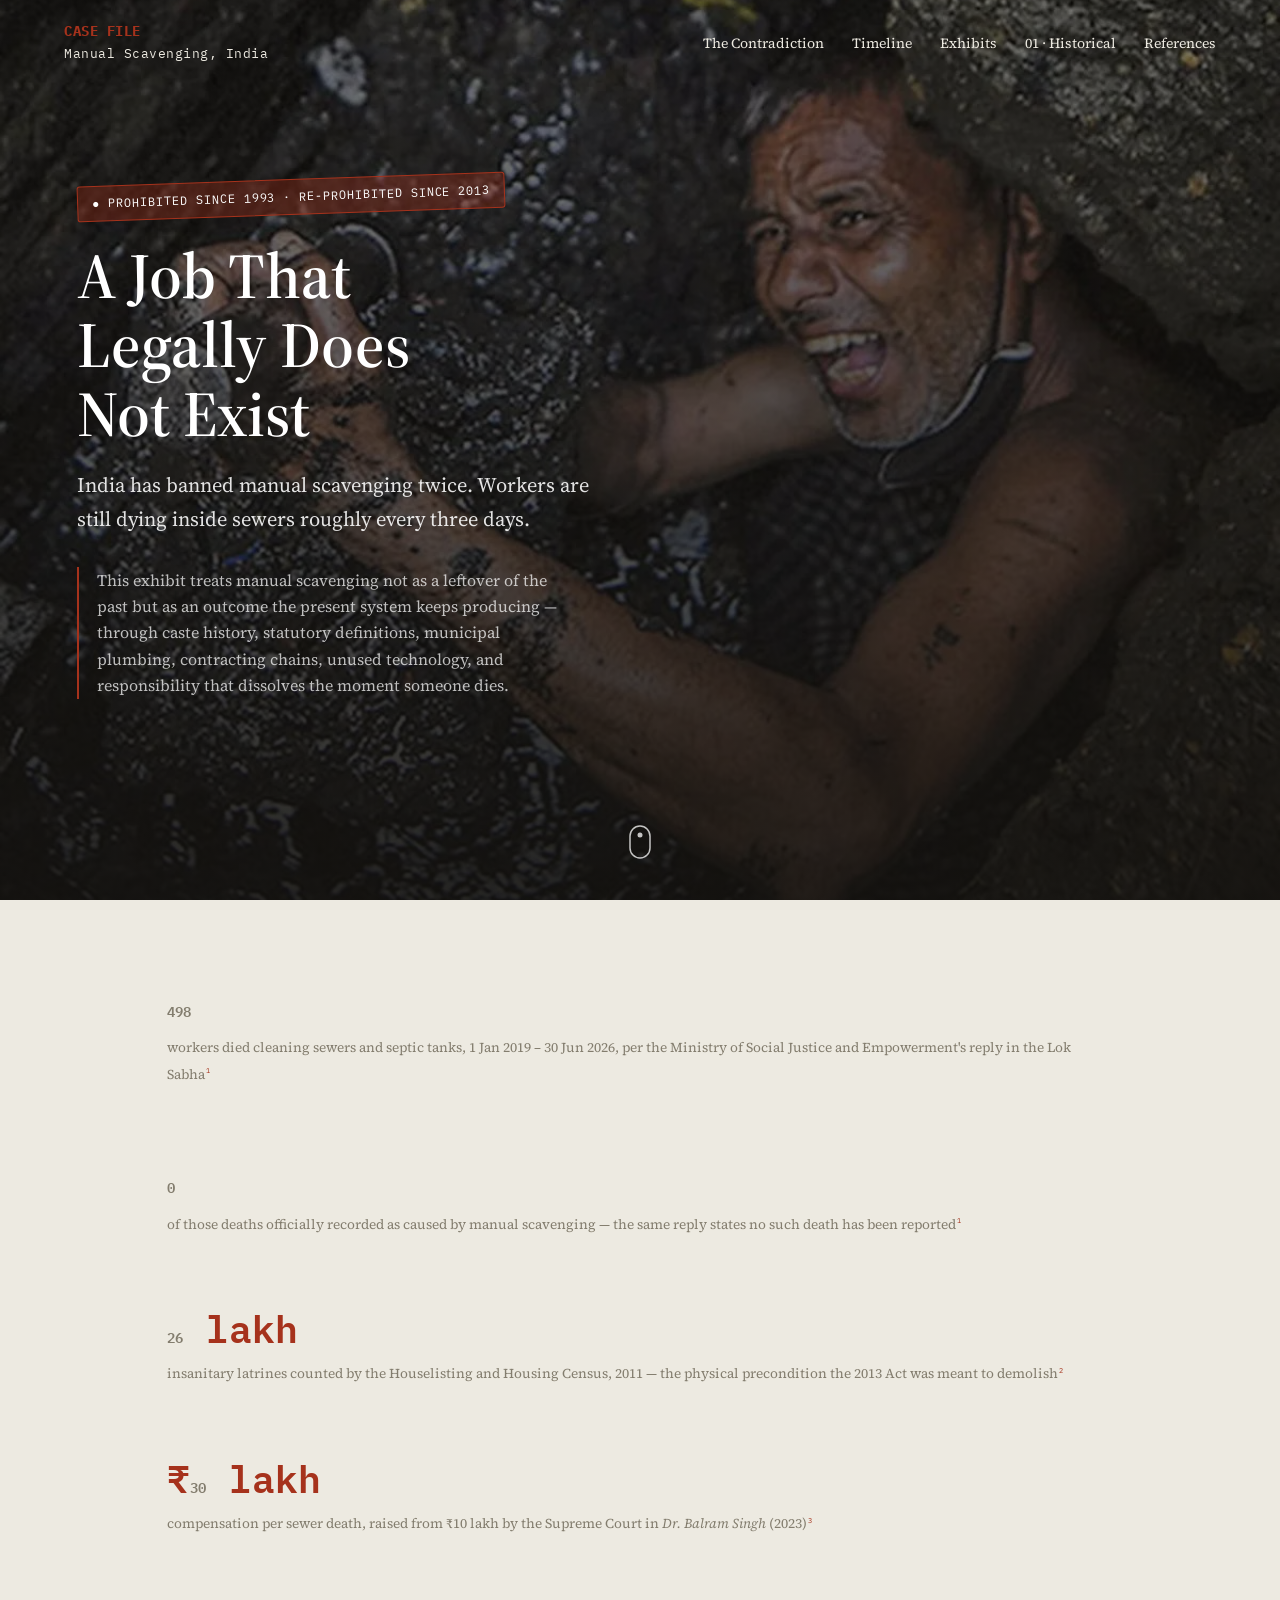
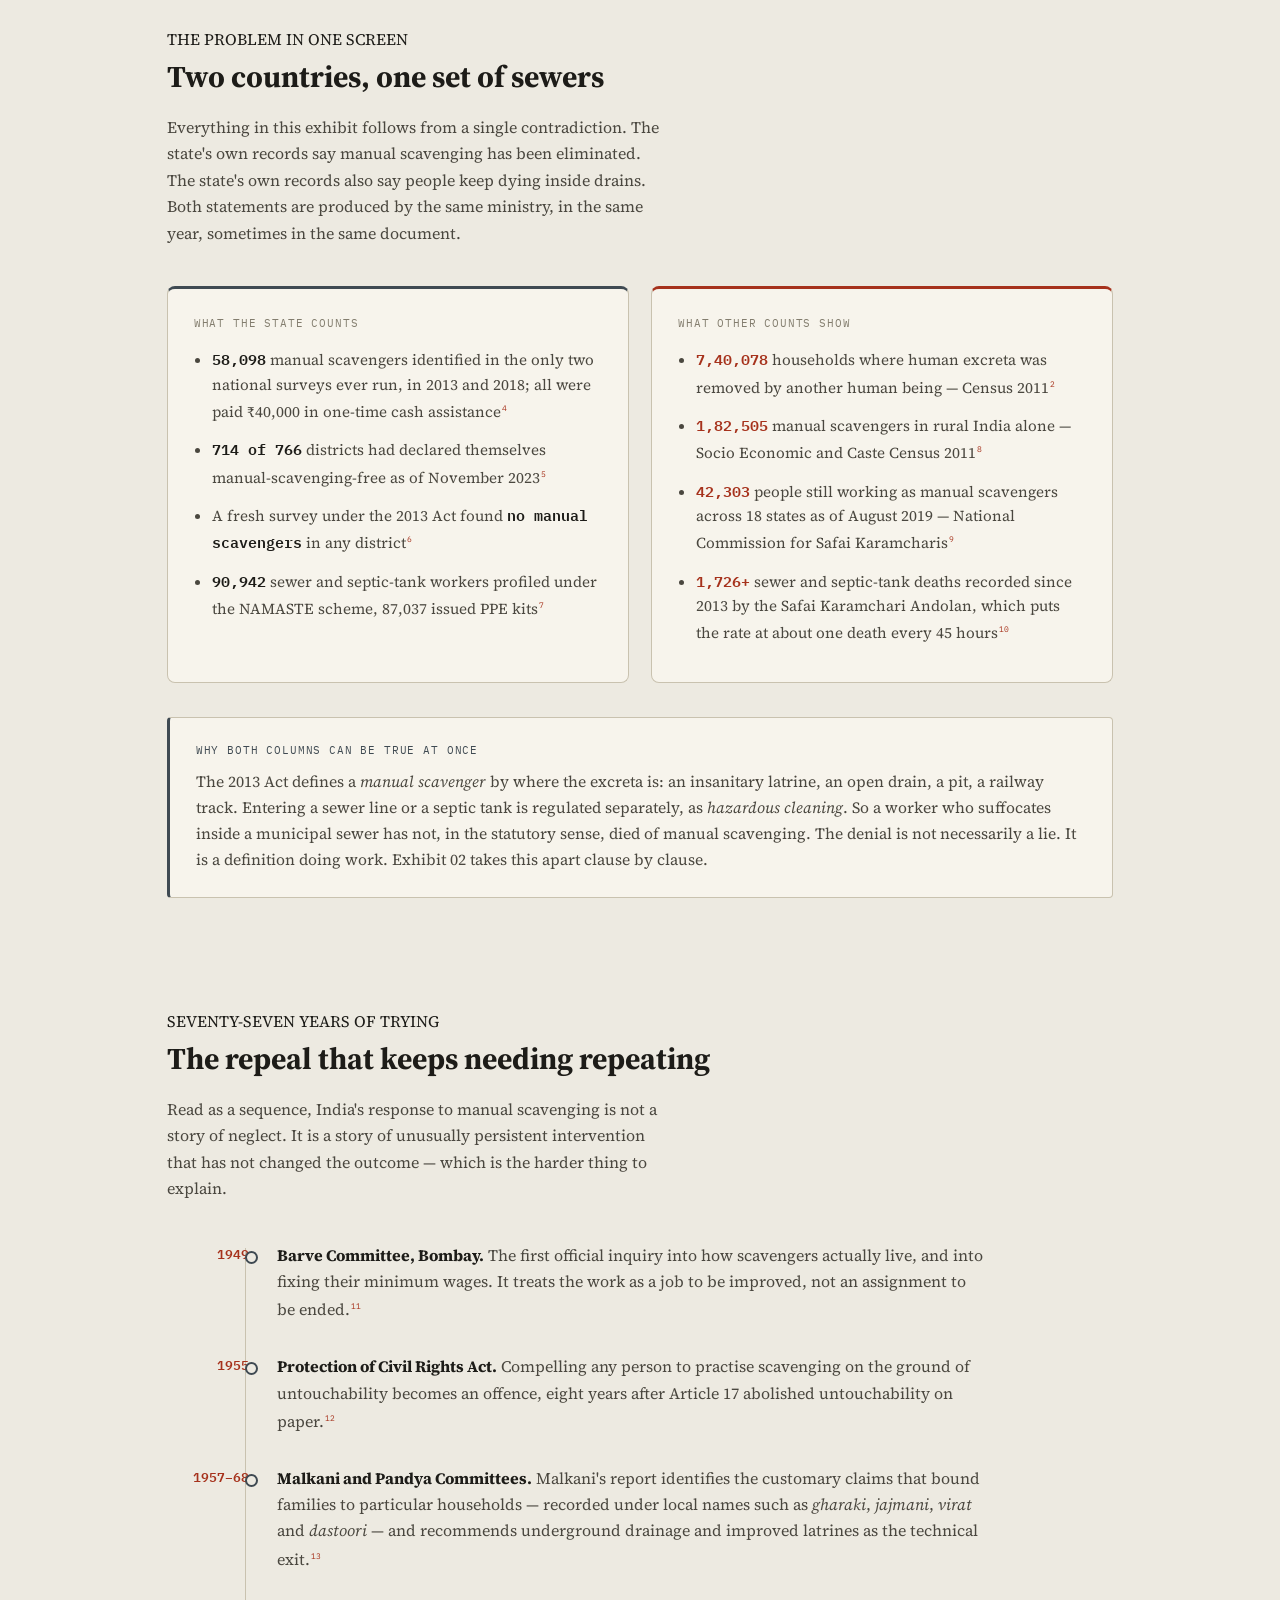
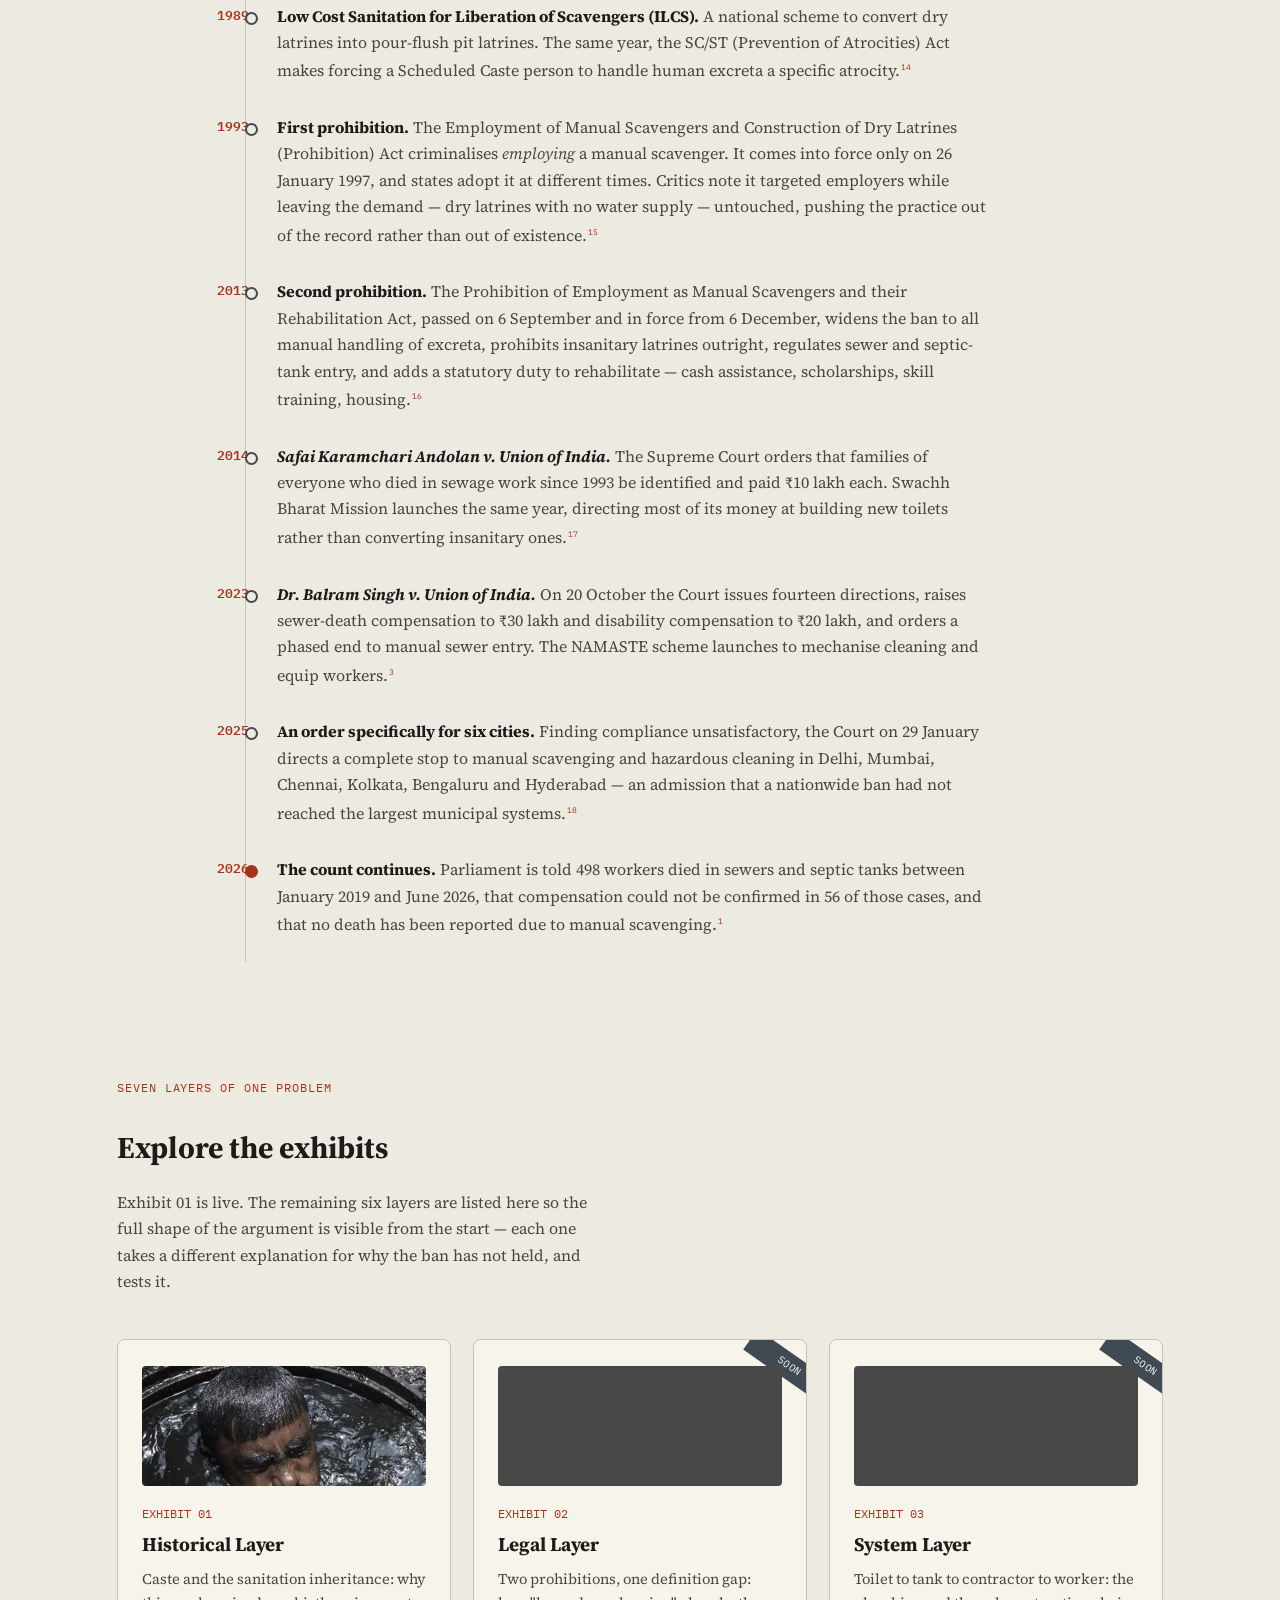
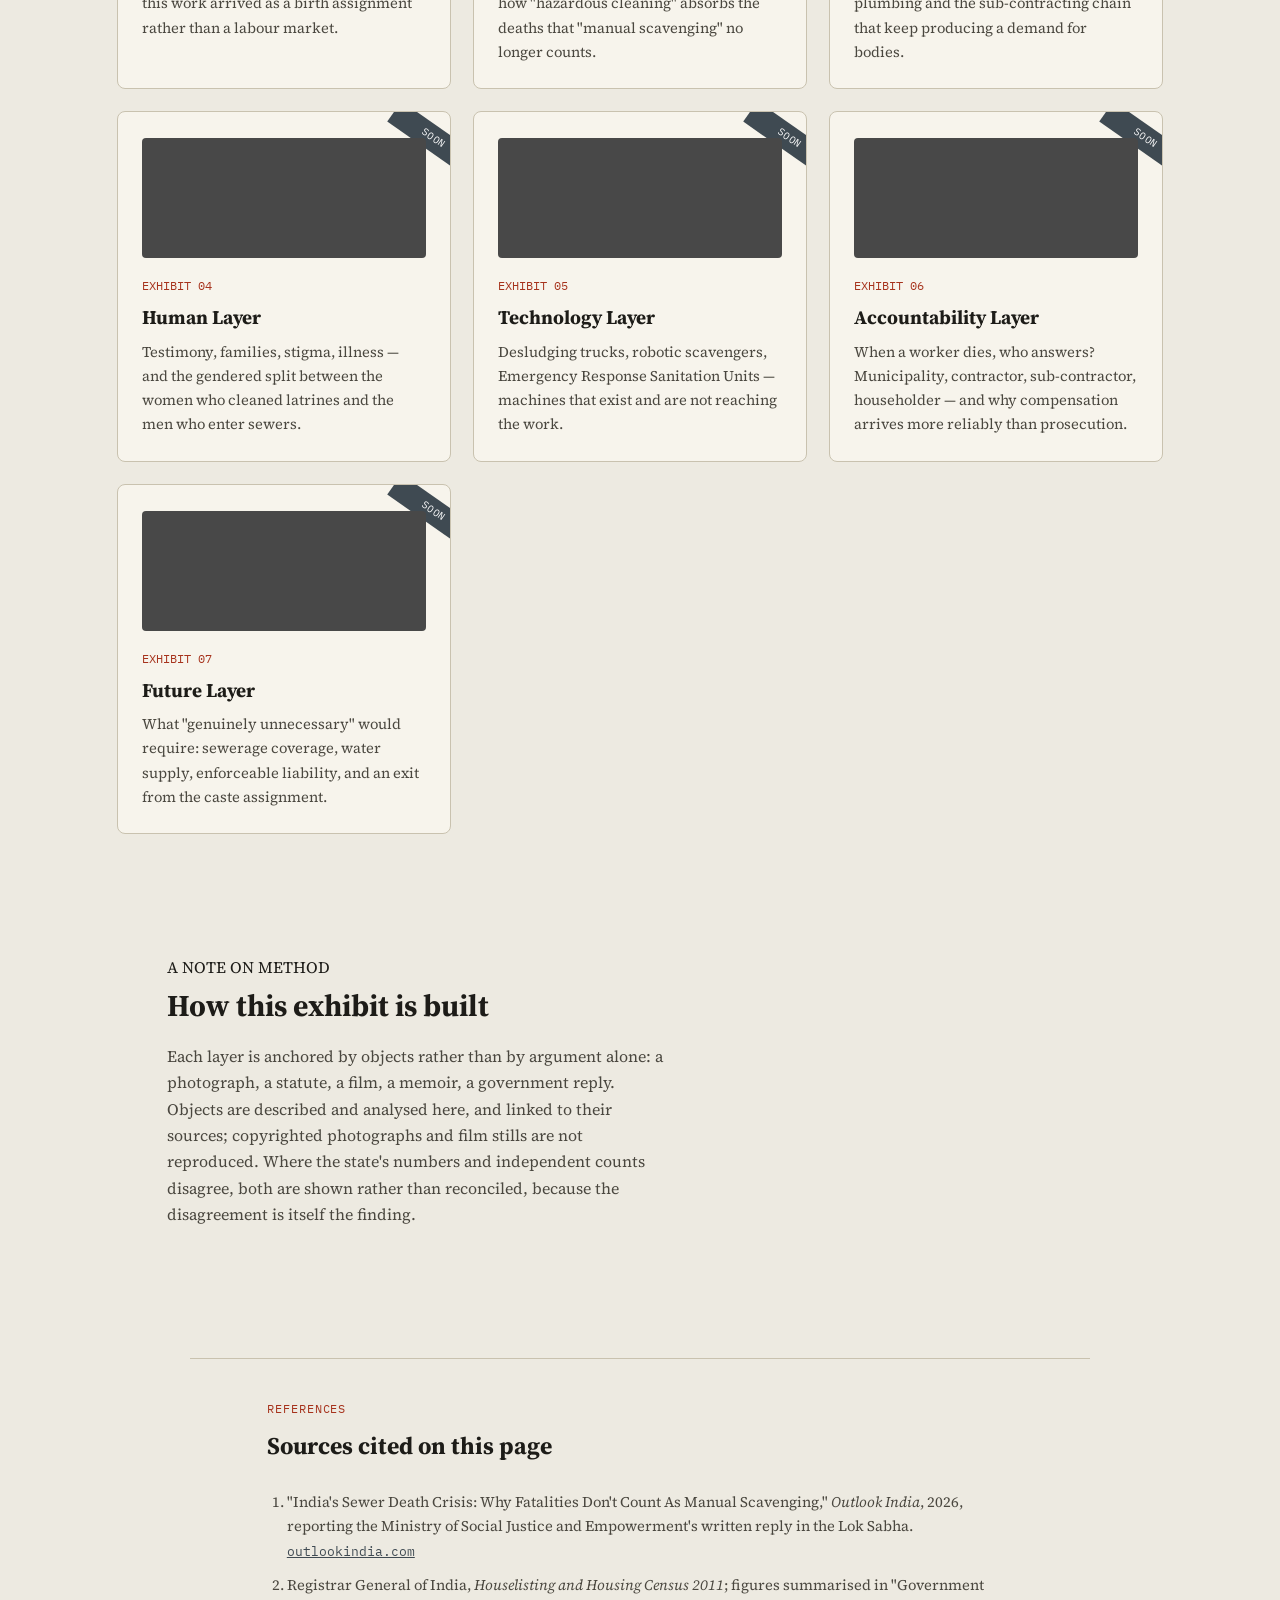
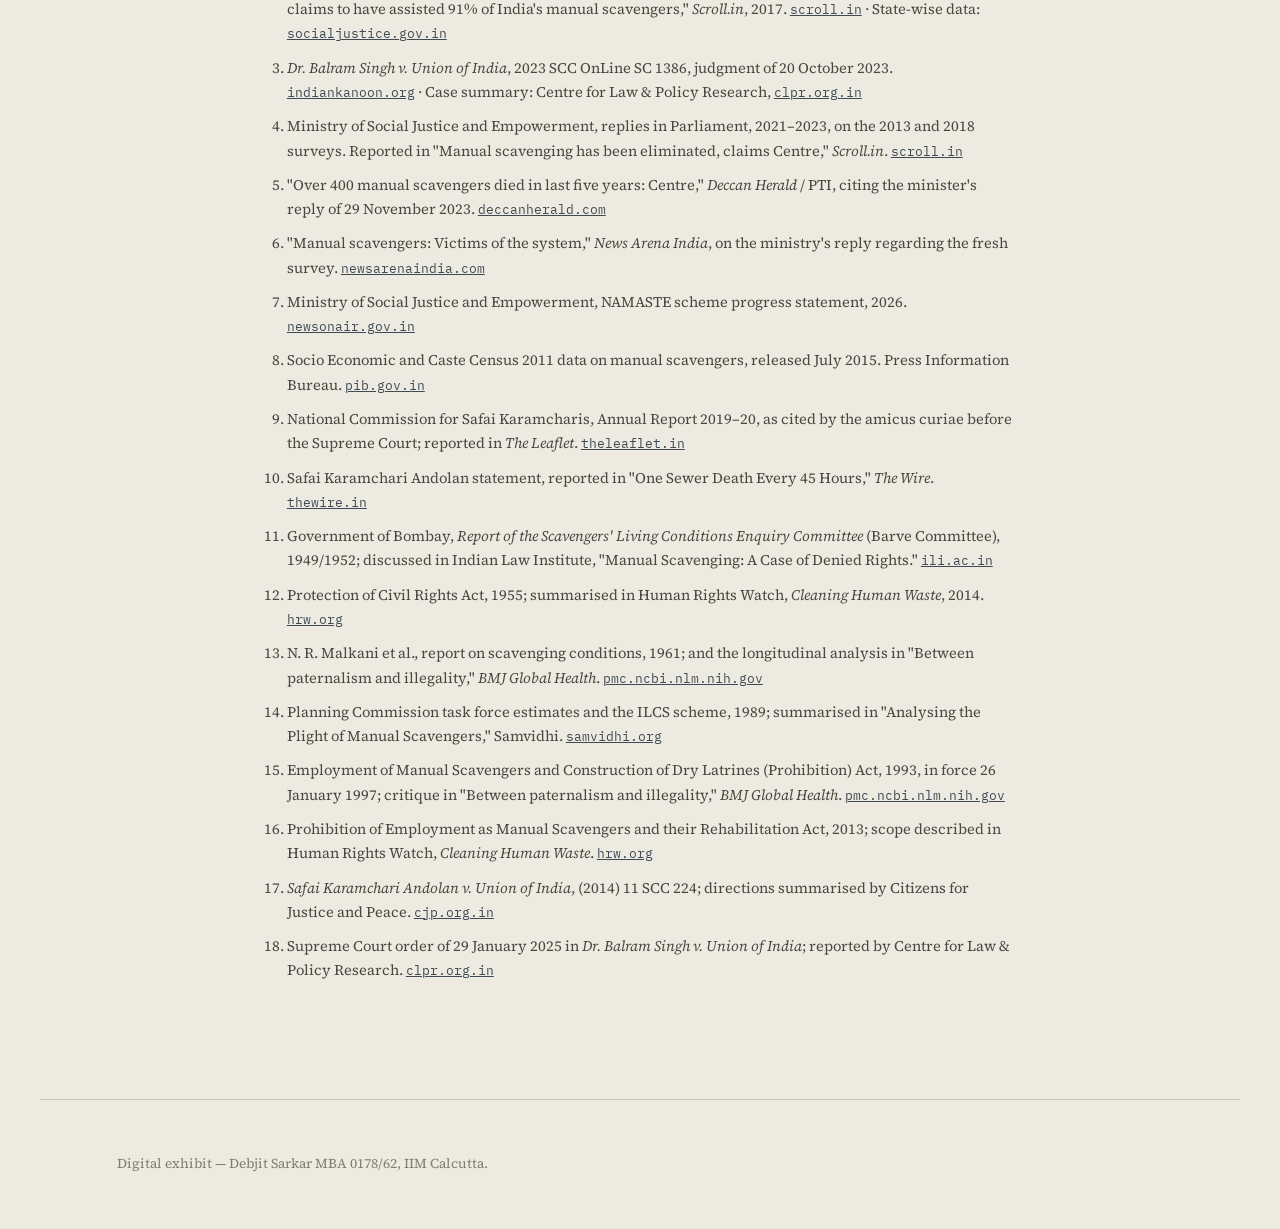
==== index.html @ f7c592d4 "CMLSE Assignment" ====
<!doctype html>
<html lang="en">
<head>
<meta charset="UTF-8">
<meta name="viewport" content="width=device-width, initial-scale=1.0">
<title>A Job That Legally Does Not Exist — Manual Scavenging in India</title>
<meta name="description" content="A seven-layer digital exhibit on why manual scavenging persists in India three decades after it was first outlawed.">
<link rel="stylesheet" href="css/style.css">
</head>
<body>

<div id="scrollbar"></div>

<nav class="site-nav">
  <a href="index.html" class="brand"><strong>CASE FILE</strong>Manual Scavenging, India</a>
  <ul class="nav-links">
    <li><a href="index.html#contradiction">The Contradiction</a></li>
    <li><a href="index.html#timeline">Timeline</a></li>
    <li><a href="index.html#exhibits">Exhibits</a></li>
    <li><a href="historical.html">01 · Historical</a></li>
    <li><a href="index.html#references">References</a></li>
  </ul>
  <button class="nav-toggle" aria-label="Open menu">☰</button>
</nav>

<!-- ================= HERO ================= -->
<header class="hero">
  <div class="hero-media" style="background-image:url('images/hero-bg.jpg');">
    <!--
      IMAGE NOTE: use an image you are allowed to use.
      Safe options, in order of preference:
        1. A photograph you took yourself (strongest for a coursework "primary image").
        2. Wikimedia Commons (search "sanitation worker India", "sewer cleaning India",
           "Safai Karamchari") — check the licence says CC BY / CC BY-SA / public domain.
        3. Unsplash / Pexels (search "manhole cover", "storm drain", "Indian street drain",
           "urban infrastructure India") — free to use, no attribution legally required,
           but credit anyway in an academic project.
      Do NOT use an uncredited newspaper or agency photo as a background. If you want to
      show a specific press photograph, link to it inside an object box instead, the way
      the Sudharak Olwe series is handled on the Historical page.
    -->
  </div>
  <div class="hero-overlay"></div>
  <div class="hero-content">
    <span class="stamp">● PROHIBITED SINCE 1993 · RE-PROHIBITED SINCE 2013</span>
    <h1>A Job That Legally Does Not Exist</h1>
    <p class="lede">India has banned manual scavenging twice. Workers are still dying inside sewers roughly every three days.</p>
    <p class="thesis">This exhibit treats manual scavenging not as a leftover of the past but as an outcome the present system keeps producing — through caste history, statutory definitions, municipal plumbing, contracting chains, unused technology, and responsibility that dissolves the moment someone dies.</p>
    <p class="hero-credit"></p>
  </div>
  <div class="scroll-cue">
    <svg width="22" height="34" viewBox="0 0 22 34" fill="none" aria-hidden="true"><rect x="1" y="1" width="20" height="32" rx="10" stroke="white" stroke-width="1.5"/><circle cx="11" cy="10" r="2.5" fill="white"/></svg>
  </div>
</header>

<!-- ================= STATS ================= -->
<section class="stats reveal">
  <div class="stat">
    <b><span data-count="498"></span></b>
    <span>workers died cleaning sewers and septic tanks, 1 Jan 2019 – 30 Jun 2026, per the Ministry of Social Justice and Empowerment's reply in the Lok Sabha<sup><a href="#ref-1">1</a></sup></span>
  </div>
  <div class="stat">
    <b><span data-count="0"></span></b>
    <span>of those deaths officially recorded as caused by manual scavenging — the same reply states no such death has been reported<sup><a href="#ref-1">1</a></sup></span>
  </div>
  <div class="stat">
    <b><span data-count="26"></span>&nbsp;lakh</b>
    <span>insanitary latrines counted by the Houselisting and Housing Census, 2011 — the physical precondition the 2013 Act was meant to demolish<sup><a href="#ref-2">2</a></sup></span>
  </div>
  <div class="stat">
    <b>₹<span data-count="30"></span>&nbsp;lakh</b>
    <span>compensation per sewer death, raised from ₹10 lakh by the Supreme Court in <em>Dr. Balram Singh</em> (2023)<sup><a href="#ref-3">3</a></sup></span>
  </div>
</section>

<!-- ================= THE CONTRADICTION ================= -->
<section class="contradiction" id="contradiction">
  <span class="kicker">THE PROBLEM IN ONE SCREEN</span>
  <h2>Two countries, one set of sewers</h2>
  <p class="section-intro">Everything in this exhibit follows from a single contradiction. The state's own records say manual scavenging has been eliminated. The state's own records also say people keep dying inside drains. Both statements are produced by the same ministry, in the same year, sometimes in the same document.</p>

  <div class="claim-grid reveal">
    <div class="claim claim-state">
      <div class="claim-label">WHAT THE STATE COUNTS</div>
      <ul>
        <li><strong>58,098</strong> manual scavengers identified in the only two national surveys ever run, in 2013 and 2018; all were paid ₹40,000 in one-time cash assistance<sup><a href="#ref-4">4</a></sup></li>
        <li><strong>714 of 766</strong> districts had declared themselves manual-scavenging-free as of November 2023<sup><a href="#ref-5">5</a></sup></li>
        <li>A fresh survey under the 2013 Act found <strong>no manual scavengers</strong> in any district<sup><a href="#ref-6">6</a></sup></li>
        <li><strong>90,942</strong> sewer and septic-tank workers profiled under the NAMASTE scheme, 87,037 issued PPE kits<sup><a href="#ref-7">7</a></sup></li>
      </ul>
    </div>
    <div class="claim claim-counter">
      <div class="claim-label">WHAT OTHER COUNTS SHOW</div>
      <ul>
        <li><strong>7,40,078</strong> households where human excreta was removed by another human being — Census 2011<sup><a href="#ref-2">2</a></sup></li>
        <li><strong>1,82,505</strong> manual scavengers in rural India alone — Socio Economic and Caste Census 2011<sup><a href="#ref-8">8</a></sup></li>
        <li><strong>42,303</strong> people still working as manual scavengers across 18 states as of August 2019 — National Commission for Safai Karamcharis<sup><a href="#ref-9">9</a></sup></li>
        <li><strong>1,726+</strong> sewer and septic-tank deaths recorded since 2013 by the Safai Karamchari Andolan, which puts the rate at about one death every 45 hours<sup><a href="#ref-10">10</a></sup></li>
      </ul>
    </div>
  </div>

  <div class="keyterm reveal">
    <div class="keyterm-label">WHY BOTH COLUMNS CAN BE TRUE AT ONCE</div>
    <p>The 2013 Act defines a <em>manual scavenger</em> by where the excreta is: an insanitary latrine, an open drain, a pit, a railway track. Entering a sewer line or a septic tank is regulated separately, as <em>hazardous cleaning</em>. So a worker who suffocates inside a municipal sewer has not, in the statutory sense, died of manual scavenging. The denial is not necessarily a lie. It is a definition doing work. Exhibit 02 takes this apart clause by clause.</p>
  </div>
</section>

<!-- ================= TIMELINE ================= -->
<section class="timeline-section" id="timeline">
  <span class="kicker">SEVENTY-SEVEN YEARS OF TRYING</span>
  <h2>The repeal that keeps needing repeating</h2>
  <p class="section-intro">Read as a sequence, India's response to manual scavenging is not a story of neglect. It is a story of unusually persistent intervention that has not changed the outcome — which is the harder thing to explain.</p>

  <ol class="timeline reveal">
    <li class="tl-item">
      <div class="tl-year">1949</div>
      <div class="tl-body"><strong>Barve Committee, Bombay.</strong> The first official inquiry into how scavengers actually live, and into fixing their minimum wages. It treats the work as a job to be improved, not an assignment to be ended.<sup><a href="#ref-11">11</a></sup></div>
    </li>
    <li class="tl-item">
      <div class="tl-year">1955</div>
      <div class="tl-body"><strong>Protection of Civil Rights Act.</strong> Compelling any person to practise scavenging on the ground of untouchability becomes an offence, eight years after Article 17 abolished untouchability on paper.<sup><a href="#ref-12">12</a></sup></div>
    </li>
    <li class="tl-item">
      <div class="tl-year">1957–68</div>
      <div class="tl-body"><strong>Malkani and Pandya Committees.</strong> Malkani's report identifies the customary claims that bound families to particular households — recorded under local names such as <em>gharaki</em>, <em>jajmani</em>, <em>virat</em> and <em>dastoori</em> — and recommends underground drainage and improved latrines as the technical exit.<sup><a href="#ref-13">13</a></sup></div>
    </li>
    <li class="tl-item">
      <div class="tl-year">1989</div>
      <div class="tl-body"><strong>Low Cost Sanitation for Liberation of Scavengers (ILCS).</strong> A national scheme to convert dry latrines into pour-flush pit latrines. The same year, the SC/ST (Prevention of Atrocities) Act makes forcing a Scheduled Caste person to handle human excreta a specific atrocity.<sup><a href="#ref-14">14</a></sup></div>
    </li>
    <li class="tl-item">
      <div class="tl-year">1993</div>
      <div class="tl-body"><strong>First prohibition.</strong> The Employment of Manual Scavengers and Construction of Dry Latrines (Prohibition) Act criminalises <em>employing</em> a manual scavenger. It comes into force only on 26 January 1997, and states adopt it at different times. Critics note it targeted employers while leaving the demand — dry latrines with no water supply — untouched, pushing the practice out of the record rather than out of existence.<sup><a href="#ref-15">15</a></sup></div>
    </li>
    <li class="tl-item">
      <div class="tl-year">2013</div>
      <div class="tl-body"><strong>Second prohibition.</strong> The Prohibition of Employment as Manual Scavengers and their Rehabilitation Act, passed on 6 September and in force from 6 December, widens the ban to all manual handling of excreta, prohibits insanitary latrines outright, regulates sewer and septic-tank entry, and adds a statutory duty to rehabilitate — cash assistance, scholarships, skill training, housing.<sup><a href="#ref-16">16</a></sup></div>
    </li>
    <li class="tl-item">
      <div class="tl-year">2014</div>
      <div class="tl-body"><strong><em>Safai Karamchari Andolan v. Union of India.</em></strong> The Supreme Court orders that families of everyone who died in sewage work since 1993 be identified and paid ₹10 lakh each. Swachh Bharat Mission launches the same year, directing most of its money at building new toilets rather than converting insanitary ones.<sup><a href="#ref-17">17</a></sup></div>
    </li>
    <li class="tl-item">
      <div class="tl-year">2023</div>
      <div class="tl-body"><strong><em>Dr. Balram Singh v. Union of India.</em></strong> On 20 October the Court issues fourteen directions, raises sewer-death compensation to ₹30 lakh and disability compensation to ₹20 lakh, and orders a phased end to manual sewer entry. The NAMASTE scheme launches to mechanise cleaning and equip workers.<sup><a href="#ref-3">3</a></sup></div>
    </li>
    <li class="tl-item">
      <div class="tl-year">2025</div>
      <div class="tl-body"><strong>An order specifically for six cities.</strong> Finding compliance unsatisfactory, the Court on 29 January directs a complete stop to manual scavenging and hazardous cleaning in Delhi, Mumbai, Chennai, Kolkata, Bengaluru and Hyderabad — an admission that a nationwide ban had not reached the largest municipal systems.<sup><a href="#ref-18">18</a></sup></div>
    </li>
    <li class="tl-item tl-now">
      <div class="tl-year">2026</div>
      <div class="tl-body"><strong>The count continues.</strong> Parliament is told 498 workers died in sewers and septic tanks between January 2019 and June 2026, that compensation could not be confirmed in 56 of those cases, and that no death has been reported due to manual scavenging.<sup><a href="#ref-1">1</a></sup></div>
    </li>
  </ol>
</section>

<!-- ================= EXHIBIT MENU ================= -->
<section class="exhibits" id="exhibits">
  <span class="kicker">SEVEN LAYERS OF ONE PROBLEM</span>
  <h2>Explore the exhibits</h2>
  <p>Exhibit 01 is live. The remaining six layers are listed here so the full shape of the argument is visible from the start — each one takes a different explanation for why the ban has not held, and tests it.</p>

  <div class="grid">

    <a href="historical.html" class="card unlocked reveal">
      <div class="thumb" style="background-image:url('images/thumb-historical.jpg'); background-color:#8d7f6a;"></div>
      <div class="num">EXHIBIT 01</div>
      <h3>Historical Layer</h3>
      <p>Caste and the sanitation inheritance: why this work arrived as a birth assignment rather than a labour market.</p>
    </a>

    <div class="card locked reveal">
      <div class="ribbon">SOON</div>
      <div class="thumb" style="background-color:#3f4a52;"></div>
      <div class="num">EXHIBIT 02</div>
      <h3>Legal Layer</h3>
      <p>Two prohibitions, one definition gap: how "hazardous cleaning" absorbs the deaths that "manual scavenging" no longer counts.</p>
    </div>

    <div class="card locked reveal">
      <div class="ribbon">SOON</div>
      <div class="thumb" style="background-color:#3f4a52;"></div>
      <div class="num">EXHIBIT 03</div>
      <h3>System Layer</h3>
      <p>Toilet to tank to contractor to worker: the plumbing and the sub-contracting chain that keep producing a demand for bodies.</p>
    </div>

    <div class="card locked reveal">
      <div class="ribbon">SOON</div>
      <div class="thumb" style="background-color:#3f4a52;"></div>
      <div class="num">EXHIBIT 04</div>
      <h3>Human Layer</h3>
      <p>Testimony, families, stigma, illness — and the gendered split between the women who cleaned latrines and the men who enter sewers.</p>
    </div>

    <div class="card locked reveal">
      <div class="ribbon">SOON</div>
      <div class="thumb" style="background-color:#3f4a52;"></div>
      <div class="num">EXHIBIT 05</div>
      <h3>Technology Layer</h3>
      <p>Desludging trucks, robotic scavengers, Emergency Response Sanitation Units — machines that exist and are not reaching the work.</p>
    </div>

    <div class="card locked reveal">
      <div class="ribbon">SOON</div>
      <div class="thumb" style="background-color:#3f4a52;"></div>
      <div class="num">EXHIBIT 06</div>
      <h3>Accountability Layer</h3>
      <p>When a worker dies, who answers? Municipality, contractor, sub-contractor, householder — and why compensation arrives more reliably than prosecution.</p>
    </div>

    <div class="card locked reveal">
      <div class="ribbon">SOON</div>
      <div class="thumb" style="background-color:#3f4a52;"></div>
      <div class="num">EXHIBIT 07</div>
      <h3>Future Layer</h3>
      <p>What "genuinely unnecessary" would require: sewerage coverage, water supply, enforceable liability, and an exit from the caste assignment.</p>
    </div>

  </div>
</section>

<!-- ================= HOW TO READ THIS ================= -->
<section class="method reveal">
  <span class="kicker">A NOTE ON METHOD</span>
  <h2>How this exhibit is built</h2>
  <p class="section-intro">Each layer is anchored by objects rather than by argument alone: a photograph, a statute, a film, a memoir, a government reply. Objects are described and analysed here, and linked to their sources; copyrighted photographs and film stills are not reproduced. Where the state's numbers and independent counts disagree, both are shown rather than reconciled, because the disagreement is itself the finding.</p>
</section>

<!-- ================= REFERENCES ================= -->
<section class="refs" id="references">
  <span class="kicker">REFERENCES</span>
  <h2>Sources cited on this page</h2>
  <ol>
    <li id="ref-1">"India's Sewer Death Crisis: Why Fatalities Don't Count As Manual Scavenging," <em>Outlook India</em>, 2026, reporting the Ministry of Social Justice and Empowerment's written reply in the Lok Sabha. <a href="https://www.outlookindia.com/national/indias-sewer-death-crisis-why-fatalities-dont-count-as-manual-scavenging" target="_blank" rel="noopener">outlookindia.com</a></li>
    <li id="ref-2">Registrar General of India, <em>Houselisting and Housing Census 2011</em>; figures summarised in "Government claims to have assisted 91% of India's manual scavengers," <em>Scroll.in</em>, 2017. <a href="https://scroll.in/article/841580/government-claims-to-have-assisted-91-of-indias-manual-scavengers-without-counting-93-of-them" target="_blank" rel="noopener">scroll.in</a> · State-wise data: <a href="https://socialjustice.gov.in/writereaddata/UploadFile/No%20of%20insanitary%20latrines.pdf" target="_blank" rel="noopener">socialjustice.gov.in</a></li>
    <li id="ref-3"><em>Dr. Balram Singh v. Union of India</em>, 2023 SCC OnLine SC 1386, judgment of 20 October 2023. <a href="https://indiankanoon.org/doc/4950148/" target="_blank" rel="noopener">indiankanoon.org</a> · Case summary: Centre for Law &amp; Policy Research, <a href="https://clpr.org.in/litigation/dr-balram-singh-v-union-of-india-ors/" target="_blank" rel="noopener">clpr.org.in</a></li>
    <li id="ref-4">Ministry of Social Justice and Empowerment, replies in Parliament, 2021–2023, on the 2013 and 2018 surveys. Reported in "Manual scavenging has been eliminated, claims Centre," <em>Scroll.in</em>. <a href="https://scroll.in/latest/1052150/manual-scavenging-has-been-eliminated-claims-centre" target="_blank" rel="noopener">scroll.in</a></li>
    <li id="ref-5">"Over 400 manual scavengers died in last five years: Centre," <em>Deccan Herald</em> / PTI, citing the minister's reply of 29 November 2023. <a href="https://www.deccanherald.com/amp/story/india%2Fover-400-manual-scavengers-died-in-last-five-years-centre-2798042" target="_blank" rel="noopener">deccanherald.com</a></li>
    <li id="ref-6">"Manual scavengers: Victims of the system," <em>News Arena India</em>, on the ministry's reply regarding the fresh survey. <a href="https://newsarenaindia.com/opinion/manual-scavengers-victims-of-the-system/78391" target="_blank" rel="noopener">newsarenaindia.com</a></li>
    <li id="ref-7">Ministry of Social Justice and Empowerment, NAMASTE scheme progress statement, 2026. <a href="https://newsonair.gov.in/namaste-scheme-achieves-milestone-in-advancing-dignity-and-safety-of-sanitation-workers/" target="_blank" rel="noopener">newsonair.gov.in</a></li>
    <li id="ref-8">Socio Economic and Caste Census 2011 data on manual scavengers, released July 2015. Press Information Bureau. <a href="https://www.pib.gov.in/newsite/PrintRelease.aspx?relid=133286" target="_blank" rel="noopener">pib.gov.in</a></li>
    <li id="ref-9">National Commission for Safai Karamcharis, Annual Report 2019–20, as cited by the amicus curiae before the Supreme Court; reported in <em>The Leaflet</em>. <a href="https://theleaflet.in/supreme-court-expresses-concern-over-data-indicating-increase-in-number-of-manual-scavengers/" target="_blank" rel="noopener">theleaflet.in</a></li>
    <li id="ref-10">Safai Karamchari Andolan statement, reported in "One Sewer Death Every 45 Hours," <em>The Wire</em>. <a href="https://m.thewire.in/article/rights/one-sewer-death-every-45-hours-safai-karamchari-abhiyan-asks-prime-minister-to-save-dalit-lives" target="_blank" rel="noopener">thewire.in</a></li>
    <li id="ref-11">Government of Bombay, <em>Report of the Scavengers' Living Conditions Enquiry Committee</em> (Barve Committee), 1949/1952; discussed in Indian Law Institute, "Manual Scavenging: A Case of Denied Rights." <a href="https://ili.ac.in/pdf/paper3.pdf" target="_blank" rel="noopener">ili.ac.in</a></li>
    <li id="ref-12">Protection of Civil Rights Act, 1955; summarised in Human Rights Watch, <em>Cleaning Human Waste</em>, 2014. <a href="https://www.hrw.org/report/2014/08/25/cleaning-human-waste/manual-scavenging-caste-and-discrimination-india" target="_blank" rel="noopener">hrw.org</a></li>
    <li id="ref-13">N. R. Malkani et al., report on scavenging conditions, 1961; and the longitudinal analysis in "Between paternalism and illegality," <em>BMJ Global Health</em>. <a href="https://pmc.ncbi.nlm.nih.gov/articles/PMC9327127/" target="_blank" rel="noopener">pmc.ncbi.nlm.nih.gov</a></li>
    <li id="ref-14">Planning Commission task force estimates and the ILCS scheme, 1989; summarised in "Analysing the Plight of Manual Scavengers," Samvidhi. <a href="https://www.samvidhi.org/post/analysing-the-plight-of-manual-scavengers" target="_blank" rel="noopener">samvidhi.org</a></li>
    <li id="ref-15">Employment of Manual Scavengers and Construction of Dry Latrines (Prohibition) Act, 1993, in force 26 January 1997; critique in "Between paternalism and illegality," <em>BMJ Global Health</em>. <a href="https://pmc.ncbi.nlm.nih.gov/articles/PMC9327127/" target="_blank" rel="noopener">pmc.ncbi.nlm.nih.gov</a></li>
    <li id="ref-16">Prohibition of Employment as Manual Scavengers and their Rehabilitation Act, 2013; scope described in Human Rights Watch, <em>Cleaning Human Waste</em>. <a href="https://www.hrw.org/report/2014/08/25/cleaning-human-waste/manual-scavenging-caste-and-discrimination-india" target="_blank" rel="noopener">hrw.org</a></li>
    <li id="ref-17"><em>Safai Karamchari Andolan v. Union of India</em>, (2014) 11 SCC 224; directions summarised by Citizens for Justice and Peace. <a href="https://cjp.org.in/supreme-court-bans-manual-scavenging-in-metro-cities/" target="_blank" rel="noopener">cjp.org.in</a></li>
    <li id="ref-18">Supreme Court order of 29 January 2025 in <em>Dr. Balram Singh v. Union of India</em>; reported by Centre for Law &amp; Policy Research. <a href="https://clpr.org.in/litigation/dr-balram-singh-v-union-of-india-ors/" target="_blank" rel="noopener">clpr.org.in</a></li>
  </ol>
</section>

<footer>
  <p>Digital exhibit — Debjit Sarkar MBA 0178/62, IIM Calcutta. </p>
</footer>

<script src="js/script.js"></script>
</body>
</html>
---- css/style.css ----
/* ============================================
   A JOB THAT LEGALLY DOES NOT EXIST — shared styles
   Used by index.html and every exhibit page.
   ============================================ */

@import url('https://fonts.googleapis.com/css2?family=Source+Serif+4:opsz,wght@8..60,400;8..60,500;8..60,600;8..60,700&family=IBM+Plex+Mono:wght@400;500;600&display=swap');

:root{
  --paper: #EDEAE1;
  --paper-raised: #F7F4EC;
  --ink: #1D1C18;
  --ink-soft: #4A473F;
  --steel: #3F4A52;
  --hazard: #A6321C;
  --hazard-glow: rgba(166,50,28,0.35);
  --line: #C9C2AF;
  --faded: #837D6E;
  --shadow: 0 24px 60px rgba(20,18,14,0.18);
  --radius: 8px;
  --font-serif: 'Source Serif 4', Georgia, serif;
  --font-mono: 'IBM Plex Mono', ui-monospace, monospace;
}

*{ box-sizing: border-box; }
html{ scroll-behavior: smooth; }
@media (prefers-reduced-motion: reduce){
  html{ scroll-behavior: auto; }
  *{ animation-duration: 0.001s !important; transition-duration: 0.001s !important; }
}

body{
  margin:0;
  background: var(--paper);
  color: var(--ink);
  font-family: var(--font-serif);
  line-height: 1.65;
  -webkit-font-smoothing: antialiased;
}

a{ color: var(--steel); }
a:hover{ color: var(--hazard); }
img{ max-width:100%; display:block; }
::selection{ background: var(--hazard); color: #fff; }

/* ---------- Scroll progress bar ---------- */
#scrollbar{
  position: fixed; top:0; left:0; height: 3px; width:0%;
  background: var(--hazard); z-index: 999; transition: width 0.1s ease-out;
}

/* ---------- Top navigation ---------- */
.site-nav{
  position: fixed; top:0; left:0; right:0; z-index: 100;
  display:flex; align-items:center; justify-content:space-between;
  padding: 20px 5vw;
  background: transparent;
  transition: background 0.35s ease, box-shadow 0.35s ease, padding 0.35s ease;
}
.site-nav.scrolled{
  background: rgba(237,234,225,0.88);
  backdrop-filter: blur(10px);
  -webkit-backdrop-filter: blur(10px);
  box-shadow: 0 2px 20px rgba(0,0,0,0.08);
  padding: 12px 5vw;
  border-bottom: 1px solid var(--line);
}
.brand{
  font-family: var(--font-mono);
  font-size: 13px; letter-spacing: 0.04em;
  color: var(--paper);
  text-decoration: none;
  transition: color 0.3s ease;
}
.site-nav.scrolled .brand{ color: var(--ink); }
.brand strong{ color: var(--hazard); display:block; font-size: 14px; }

.nav-links{ display:flex; gap: 28px; list-style:none; margin:0; padding:0; }
.nav-links a{
  color: var(--paper);
  text-decoration:none;
  font-size: 14px;
  position:relative;
  padding-bottom: 3px;
  transition: color 0.3s ease;
}
.site-nav.scrolled .nav-links a{ color: var(--ink-soft); }
.nav-links a::after{
  content:''; position:absolute; left:0; bottom:0; width:0; height:1px;
  background: var(--hazard); transition: width 0.25s ease;
}
.nav-links a:hover::after{ width:100%; }
.nav-links a:hover{ color: var(--hazard); }

.nav-toggle{ display:none; }

/* ---------- Hero ---------- */
.hero{
  position:relative;
  height:100vh; min-height:560px;
  display:flex; flex-direction:column; align-items:flex-start; justify-content:center;
  padding: 0 6vw;
  overflow:hidden;
  color:#fff;
}
.hero-media{
  position:absolute; inset:0; z-index:0;
  background-size:cover; background-position:center;
  animation: kenburns 22s ease-in-out infinite alternate;
}
.hero-media video{ width:100%; height:100%; object-fit:cover; }
@keyframes kenburns{
  from{ transform: scale(1); }
  to{ transform: scale(1.12); }
}
.hero-overlay{
  position:absolute; inset:0; z-index:1;
  background: linear-gradient(180deg, rgba(20,18,15,0.55) 0%, rgba(20,18,15,0.72) 55%, rgba(20,18,15,0.92) 100%);
}
.hero-content{ position:relative; z-index:2; max-width: 760px; }

.stamp{
  display:inline-flex; align-items:center; gap:8px;
  font-family: var(--font-mono); font-size: 12px; letter-spacing:0.08em;
  color: #fff; border: 1.5px solid var(--hazard);
  background: var(--hazard-glow);
  padding: 7px 14px; border-radius: 3px;
  transform: rotate(-2deg);
  margin-bottom: 26px;
  animation: pulse 2.6s ease-in-out infinite;
}
@keyframes pulse{ 0%,100%{ box-shadow: 0 0 0 0 var(--hazard-glow);} 50%{ box-shadow: 0 0 0 8px rgba(166,50,28,0);} }

.hero h1{
  font-size: clamp(2.3rem, 5.2vw, 4rem);
  line-height: 1.08; font-weight:600; margin: 0 0 20px;
  max-width: 14ch;
}
.hero .lede{ font-size: clamp(1.05rem, 1.6vw, 1.3rem); max-width: 52ch; color: rgba(255,255,255,0.88); margin-bottom: 30px; }
.hero .thesis{
  max-width: 60ch; font-size: 1rem; color: rgba(255,255,255,0.72);
  border-left: 2px solid var(--hazard); padding-left: 18px;
}

.scroll-cue{
  position:absolute; bottom: 34px; left:50%; transform: translateX(-50%);
  z-index:2; color:#fff; opacity:0.75;
  animation: bounce 1.8s ease-in-out infinite;
}
@keyframes bounce{ 0%,100%{ transform: translate(-50%,0);} 50%{ transform: translate(-50%,10px);} }

/* ---------- Stats strip ---------- */
.stats{
  display:flex; flex-wrap:wrap; gap: 60px;
  padding: 70px 6vw; max-width: 1100px; margin: 0 auto;
}
.stat b{
  display:block; font-family: var(--font-mono); font-weight:600;
  font-size: 2.4rem; color: var(--hazard);
}
.stat span{ font-size: 0.85rem; color: var(--faded); }

/* ---------- Exhibit menu grid ---------- */
.exhibits{ padding: 20px 6vw 100px; max-width: 1200px; margin: 0 auto; }
.exhibits h2{ font-size: 1.9rem; margin-bottom: 8px; }
.exhibits .kicker{ font-family: var(--font-mono); color: var(--hazard); font-size: 12px; letter-spacing:0.08em; margin-bottom:10px; display:block; }
.exhibits > p{ max-width: 60ch; color: var(--ink-soft); margin-bottom: 44px; }

.grid{
  display:grid; grid-template-columns: repeat(auto-fit, minmax(260px, 1fr)); gap: 22px;
}
.card{
  position:relative;
  background: var(--paper-raised);
  border: 1px solid var(--line);
  border-radius: var(--radius);
  padding: 26px 24px 24px;
  text-decoration:none; color: var(--ink);
  overflow:hidden;
  transition: transform 0.35s ease, box-shadow 0.35s ease, border-color 0.35s ease;
}
.card.unlocked:hover{
  transform: translateY(-6px);
  box-shadow: var(--shadow);
  border-color: var(--hazard);
}
.card .thumb{
  width:100%; height:120px; border-radius: 4px; margin-bottom:18px;
  background-size:cover; background-position:center;
  filter: grayscale(30%);
  transition: transform 0.6s ease, filter 0.4s ease;
}
.card.unlocked:hover .thumb{ transform: scale(1.06); filter: grayscale(0%); }
.card .num{ font-family: var(--font-mono); font-size:12px; color: var(--hazard); margin-bottom:6px; }
.card h3{ margin: 0 0 6px; font-size: 1.2rem; }
.card p{ margin:0; font-size: 0.92rem; color: var(--ink-soft); }

.card.locked{ opacity: 0.55; cursor: default; }
.card.locked .thumb{ filter: grayscale(100%); }
.ribbon{
  position:absolute; top:14px; right:-30px;
  background: var(--steel); color:#fff;
  font-family: var(--font-mono); font-size: 10px; letter-spacing:0.06em;
  padding: 4px 34px; transform: rotate(35deg);
}

/* ---------- Reveal on scroll ---------- */
.reveal{ opacity:0; transform: translateY(18px); transition: opacity 0.7s ease, transform 0.7s ease; }
.reveal.in-view{ opacity:1; transform:none; }

/* ---------- Exhibit detail page ---------- */
.page-hero{
  position:relative; height: 46vh; min-height: 320px;
  display:flex; align-items:flex-end; padding: 0 6vw 40px;
  color:#fff; overflow:hidden;
}
.page-hero .hero-media{ animation-duration: 28s; }
.breadcrumb{
  position: relative; z-index:2;
  font-family: var(--font-mono); font-size: 12px; color: rgba(255,255,255,0.75);
  margin-bottom: 14px; text-decoration:none; display:inline-flex; gap:6px; align-items:center;
}
.breadcrumb:hover{ color:#fff; }
.page-hero h1{ position:relative; z-index:2; font-size: clamp(1.8rem,4vw,2.8rem); margin:0; max-width: 16ch; }

.content{ max-width: 760px; margin: 0 auto; padding: 70px 6vw 40px; }
.content .exhibit-tag{ font-family: var(--font-mono); color: var(--faded); font-size: 0.85rem; margin-bottom: 30px; }
.content p{ font-size: 1.05rem; margin: 0 0 18px; }
.content p.lede{ font-size: 1.2rem; color: var(--ink-soft); }

.figure{
  margin: 40px 0; border-radius: var(--radius); overflow:hidden;
  border: 1px solid var(--line); background: var(--paper-raised);
}
.figure img{ width:100%; height: 360px; object-fit: cover; }
.figure figcaption{ padding: 14px 20px; font-size: 0.85rem; color: var(--faded); font-style: italic; }

.object-box{
  margin: 34px 0; padding: 22px 26px;
  background: var(--paper-raised); border: 1px solid var(--line);
  border-left: 3px solid var(--steel); border-radius: 4px;
}
.object-label{ font-family: var(--font-mono); font-size: 10.5px; letter-spacing:0.08em; color: var(--faded); margin-bottom: 8px; }
.object-box h3{ margin: 0 0 6px; }
.object-cite{ font-style: italic; color: var(--faded); font-size: 0.9rem; margin: 0 0 10px; }
.object-box a.src{ font-family: var(--font-mono); font-size: 12.5px; }

.analysis{ margin-top: 28px; padding-top: 20px; border-top: 1px dashed var(--line); }
.analysis-label{ font-family: var(--font-mono); font-size: 10.5px; letter-spacing:0.08em; color: var(--steel); margin-bottom: 8px; }

.refs{ max-width: 760px; margin: 0 auto; padding: 40px 6vw 100px; border-top: 1px solid var(--line); }
.refs ol{ padding-left: 20px; }
.refs li{ margin-bottom: 10px; font-size: 0.92rem; color: var(--ink-soft); }
.refs li a{ font-family: var(--font-mono); font-size: 0.8rem; }

.back-cta{
  display:inline-flex; align-items:center; gap:8px; margin: 10px 0 0;
  font-family: var(--font-mono); font-size: 13px; text-decoration:none;
  color: var(--ink); border: 1px solid var(--line); padding: 10px 16px; border-radius: 4px;
  transition: border-color 0.25s ease, color 0.25s ease;
}
.back-cta:hover{ border-color: var(--hazard); color: var(--hazard); }

/* ---------- Footer ---------- */
footer{
  padding: 40px 6vw; max-width: 1200px; margin:0 auto;
  color: var(--faded); font-size: 0.85rem; border-top: 1px solid var(--line);
}

/* ---------- Mobile ---------- */
@media (max-width: 820px){
  .nav-links{
    position: fixed; top:0; right:0; height:100vh; width:70vw; max-width:320px;
    background: var(--paper-raised); flex-direction:column; gap:0;
    padding: 90px 30px; transform: translateX(100%); transition: transform 0.35s ease;
    box-shadow: -10px 0 40px rgba(0,0,0,0.2);
  }
  .nav-links.open{ transform: translateX(0); }
  .nav-links a{ color: var(--ink-soft) !important; padding: 14px 0; border-bottom: 1px solid var(--line); }
  .nav-toggle{
    display:block; z-index:110; background:none; border:none; cursor:pointer;
    font-family: var(--font-mono); font-size: 22px; color:#fff;
  }
  .site-nav.scrolled .nav-toggle{ color: var(--ink); }
  .stats{ gap: 34px; padding: 50px 6vw; }
  .figure img{ height: 220px; }
}

/* ============================================================
   ADD-ON STYLES — paste this whole block at the END of css/style.css,
   AFTER the existing "Mobile" media query. Nothing above it changes.
   ============================================================ */

/* ---------- Small credit line under hero text ---------- */
.hero-credit,
.page-hero .hero-credit{
  position: relative; z-index: 2;
  font-family: var(--font-mono);
  font-size: 11px; letter-spacing: 0.02em;
  color: rgba(255,255,255,0.55);
  margin: 22px 0 0;
}

/* ---------- Footnote markers ---------- */
sup a{
  font-family: var(--font-mono);
  font-size: 0.62em;
  text-decoration: none;
  color: var(--hazard);
  padding: 0 1px;
}
sup a:hover{ text-decoration: underline; }

/* ---------- Shared section furniture ---------- */
.section-intro{
  max-width: 62ch;
  color: var(--ink-soft);
  margin: 0 0 40px;
}
.contradiction,
.timeline-section,
.method{
  padding: 20px 6vw 90px;
  max-width: 1100px;
  margin: 0 auto;
}
.contradiction h2,
.timeline-section h2,
.method h2{ font-size: 1.9rem; margin: 0 0 12px; }

/* ---------- Two-column claim panel ---------- */
.claim-grid{
  display: grid;
  grid-template-columns: repeat(auto-fit, minmax(300px, 1fr));
  gap: 22px;
}
.claim{
  background: var(--paper-raised);
  border: 1px solid var(--line);
  border-radius: var(--radius);
  padding: 26px 26px 22px;
}
.claim-state{ border-top: 3px solid var(--steel); }
.claim-counter{ border-top: 3px solid var(--hazard); }
.claim-label{
  font-family: var(--font-mono);
  font-size: 10.5px; letter-spacing: 0.08em;
  color: var(--faded);
  margin-bottom: 16px;
}
.claim ul{ margin: 0; padding-left: 18px; }
.claim li{
  margin-bottom: 14px;
  font-size: 0.95rem;
  color: var(--ink-soft);
  line-height: 1.6;
}
.claim li strong{
  font-family: var(--font-mono);
  font-weight: 600;
  color: var(--ink);
}
.claim-counter li strong{ color: var(--hazard); }

/* ---------- Key term / definition block ---------- */
.keyterm{
  margin: 34px 0 0;
  padding: 24px 26px;
  background: var(--paper-raised);
  border: 1px solid var(--line);
  border-left: 3px solid var(--steel);
  border-radius: 4px;
}
.keyterm-label{
  font-family: var(--font-mono);
  font-size: 10.5px; letter-spacing: 0.08em;
  color: var(--steel);
  margin-bottom: 10px;
}
.keyterm p{ margin: 0; font-size: 0.98rem; color: var(--ink-soft); }

/* ---------- Timeline ---------- */
.timeline{
  list-style: none;
  margin: 0; padding: 0 0 0 4px;
  position: relative;
  max-width: 820px;
}
.timeline::before{
  content: ''; position: absolute;
  left: 78px; top: 6px; bottom: 6px;
  width: 1px; background: var(--line);
}
.tl-item{
  position: relative;
  display: grid;
  grid-template-columns: 78px 1fr;
  gap: 28px;
  padding-bottom: 30px;
}
.tl-item::before{
  content: ''; position: absolute;
  left: 74px; top: 9px;
  width: 9px; height: 9px; border-radius: 50%;
  background: var(--paper);
  border: 2px solid var(--steel);
}
.tl-now::before{ border-color: var(--hazard); background: var(--hazard); }
.tl-year{
  font-family: var(--font-mono);
  font-size: 13px; font-weight: 600;
  color: var(--hazard);
  padding-top: 2px;
  text-align: right;
}
.tl-body{ font-size: 1rem; color: var(--ink-soft); }
.tl-body strong{ color: var(--ink); }

/* ---------- Pull quote ---------- */
.pullquote{
  margin: 44px 0;
  padding: 4px 0 4px 26px;
  border-left: 3px solid var(--hazard);
}
.pullquote p{
  margin: 0;
  font-size: 1.28rem;
  line-height: 1.5;
  color: var(--ink);
}

/* ---------- Headings inside exhibit body copy ---------- */
.content h2{
  font-size: 1.45rem;
  margin: 52px 0 16px;
  padding-top: 8px;
  border-top: 1px solid var(--line);
}

/* ---------- References section on the landing page ---------- */
.refs{ max-width: 900px; }
.refs h2{ font-size: 1.5rem; margin: 6px 0 24px; }
.refs .kicker{
  font-family: var(--font-mono);
  color: var(--hazard);
  font-size: 12px; letter-spacing: 0.08em;
  display: block; margin-bottom: 8px;
}
.refs li{ scroll-margin-top: 90px; }
.refs li:target{
  background: rgba(166,50,28,0.10);
  border-radius: 3px;
  padding: 2px 6px; margin-left: -6px;
}

/* ---------- Mobile adjustments for the new blocks ---------- */
@media (max-width: 820px){
  .contradiction, .timeline-section, .method{ padding-bottom: 60px; }
  .timeline::before{ left: 5px; }
  .tl-item{ grid-template-columns: 1fr; gap: 4px; padding-left: 26px; }
  .tl-item::before{ left: 1px; top: 7px; }
  .tl-year{ text-align: left; }
  .pullquote p{ font-size: 1.12rem; }
  .stats{ gap: 30px; }
  .stat{ flex: 1 1 100%; }
}

/* ---------- YouTube Video Card ---------- */

.video-card {
  width: 100%;
  margin: 40px 0 34px;
  border: 1px solid var(--line);
  border-radius: var(--radius);
  overflow: hidden;
  background: #000;
}

.video-card a {
  position: relative;
  display: block;
  text-decoration: none;
}

.video-card img {
  width: 100%;
  aspect-ratio: 16 / 9;
  height: auto;
  object-fit: cover;
  display: block;
}

.video-play {
  position: absolute;
  top: 50%;
  left: 50%;
  transform: translate(-50%, -50%);

  width: 68px;
  height: 48px;

  display: flex;
  align-items: center;
  justify-content: center;

  background: #ff0000;
  color: #fff;

  border-radius: 12px;
  font-size: 25px;
  padding-left: 4px;

  transition: transform 0.2s ease, background 0.2s ease;
}

.video-card a:hover .video-play {
  transform: translate(-50%, -50%) scale(1.08);
}
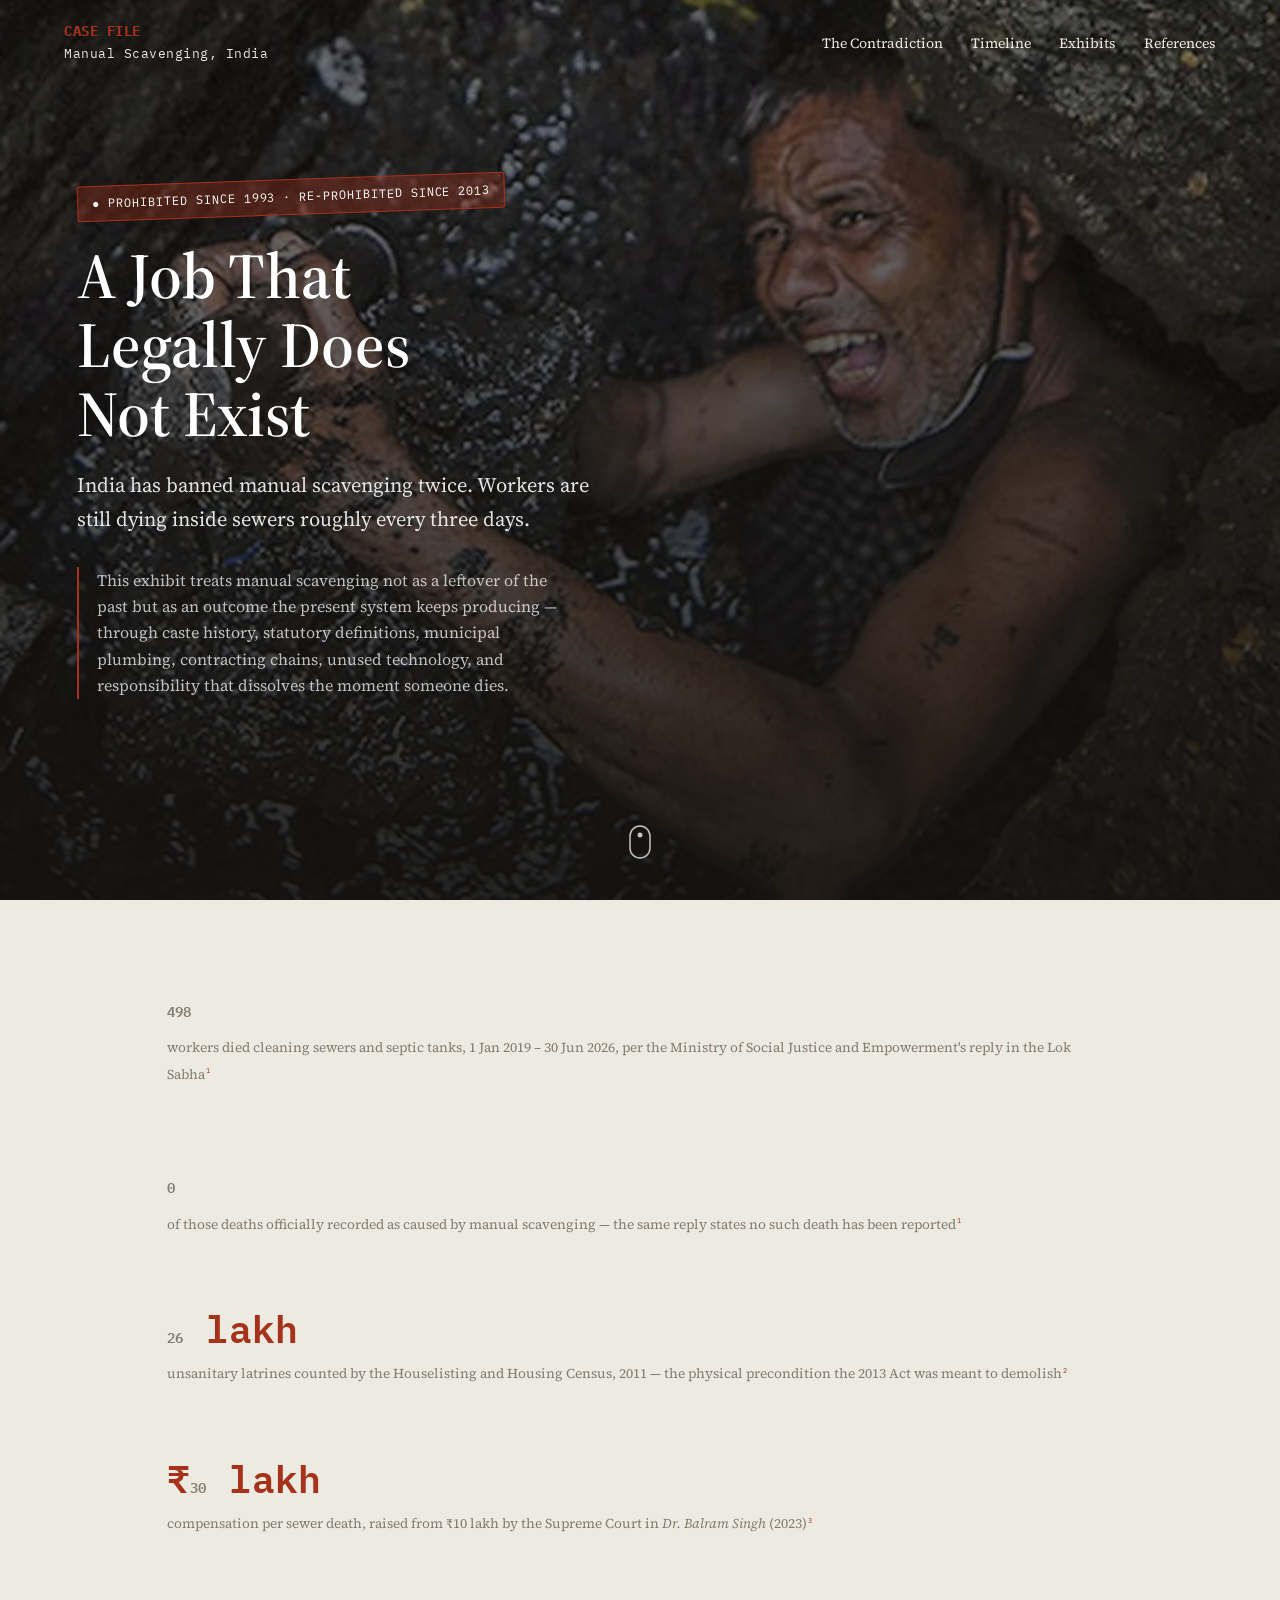
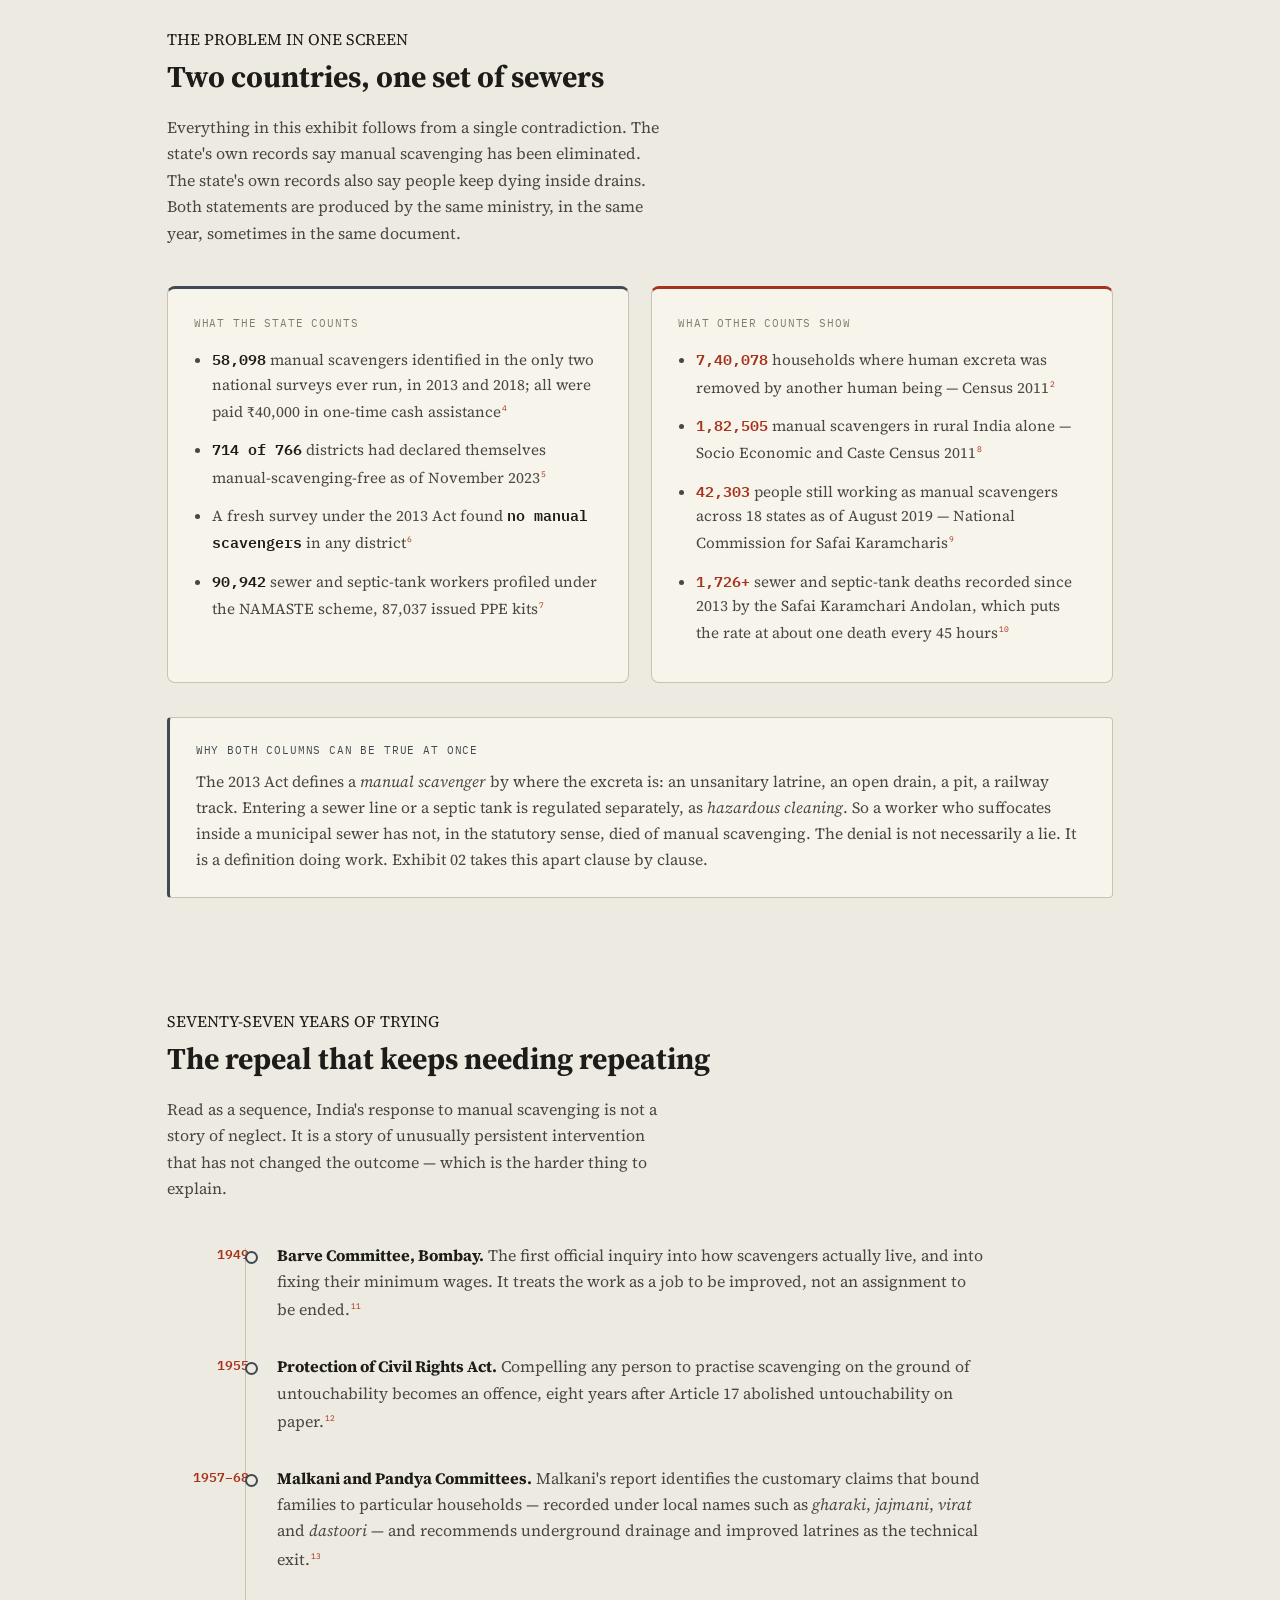
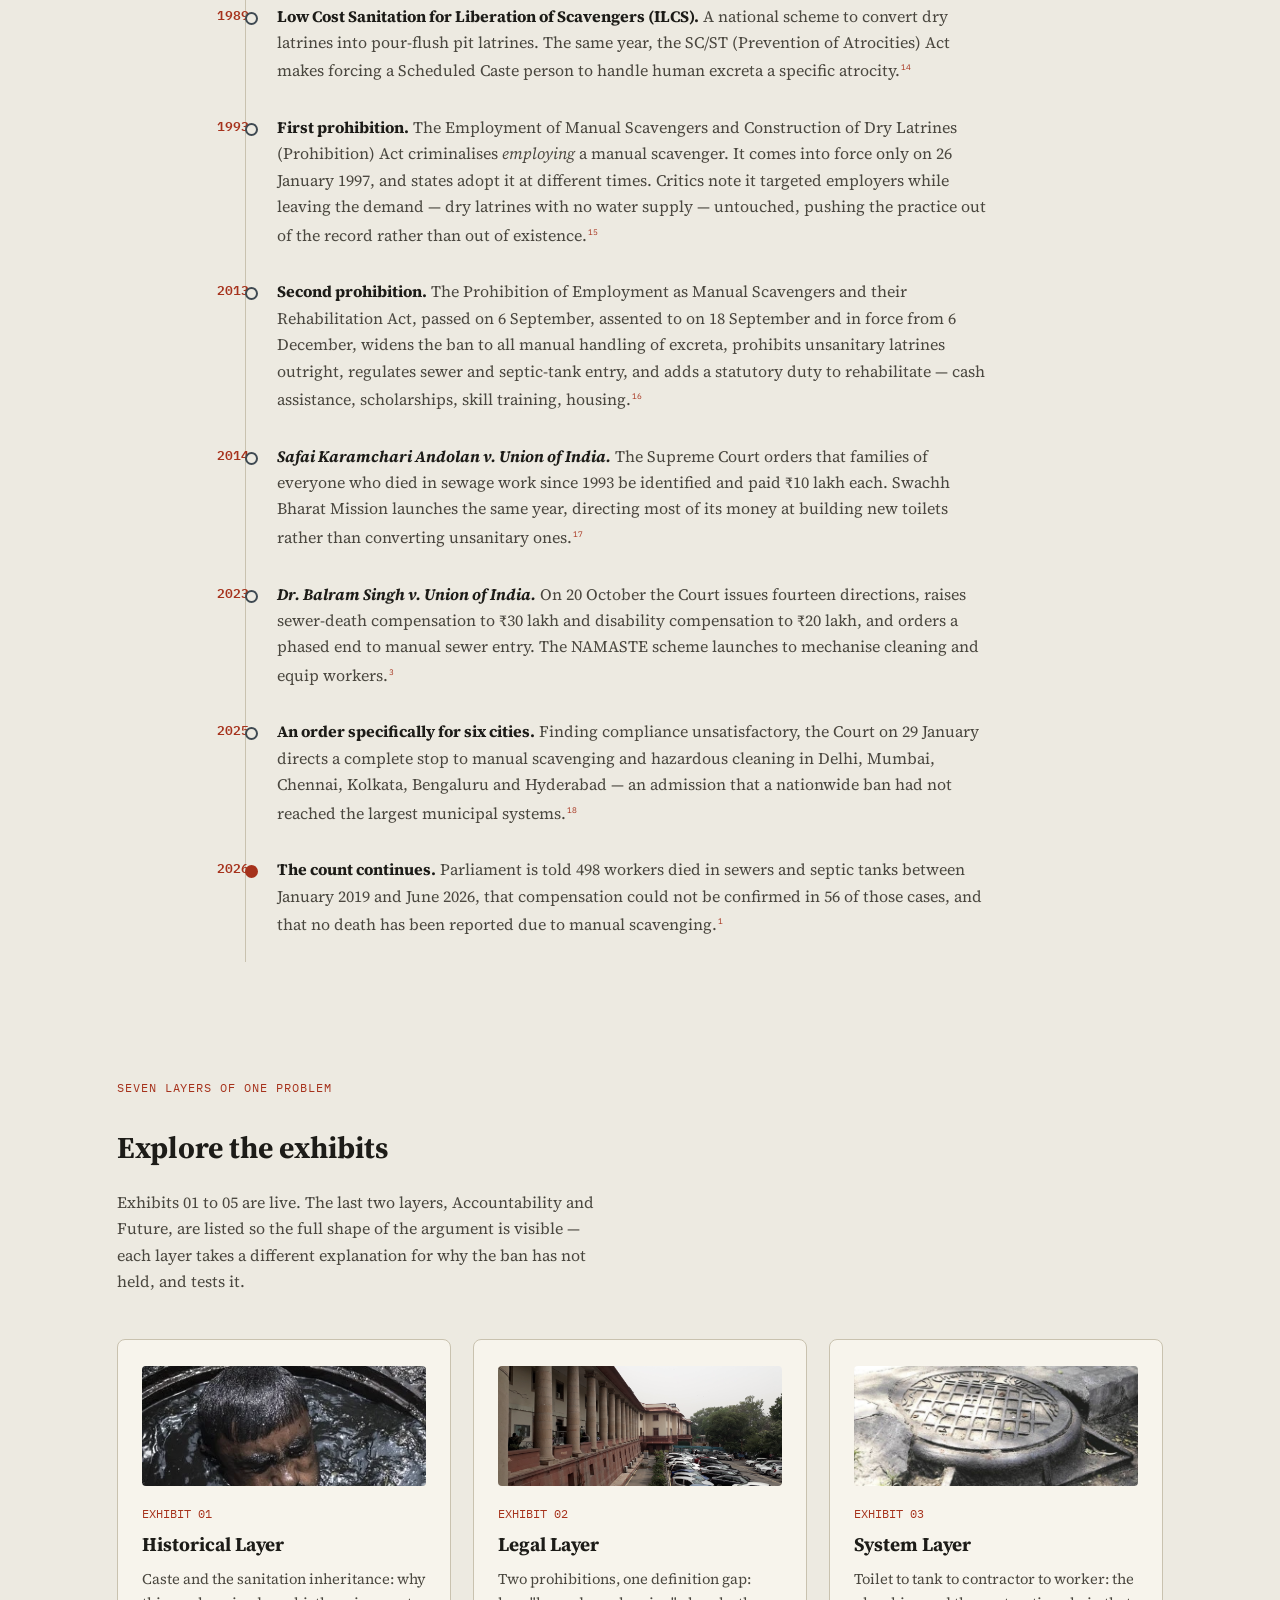
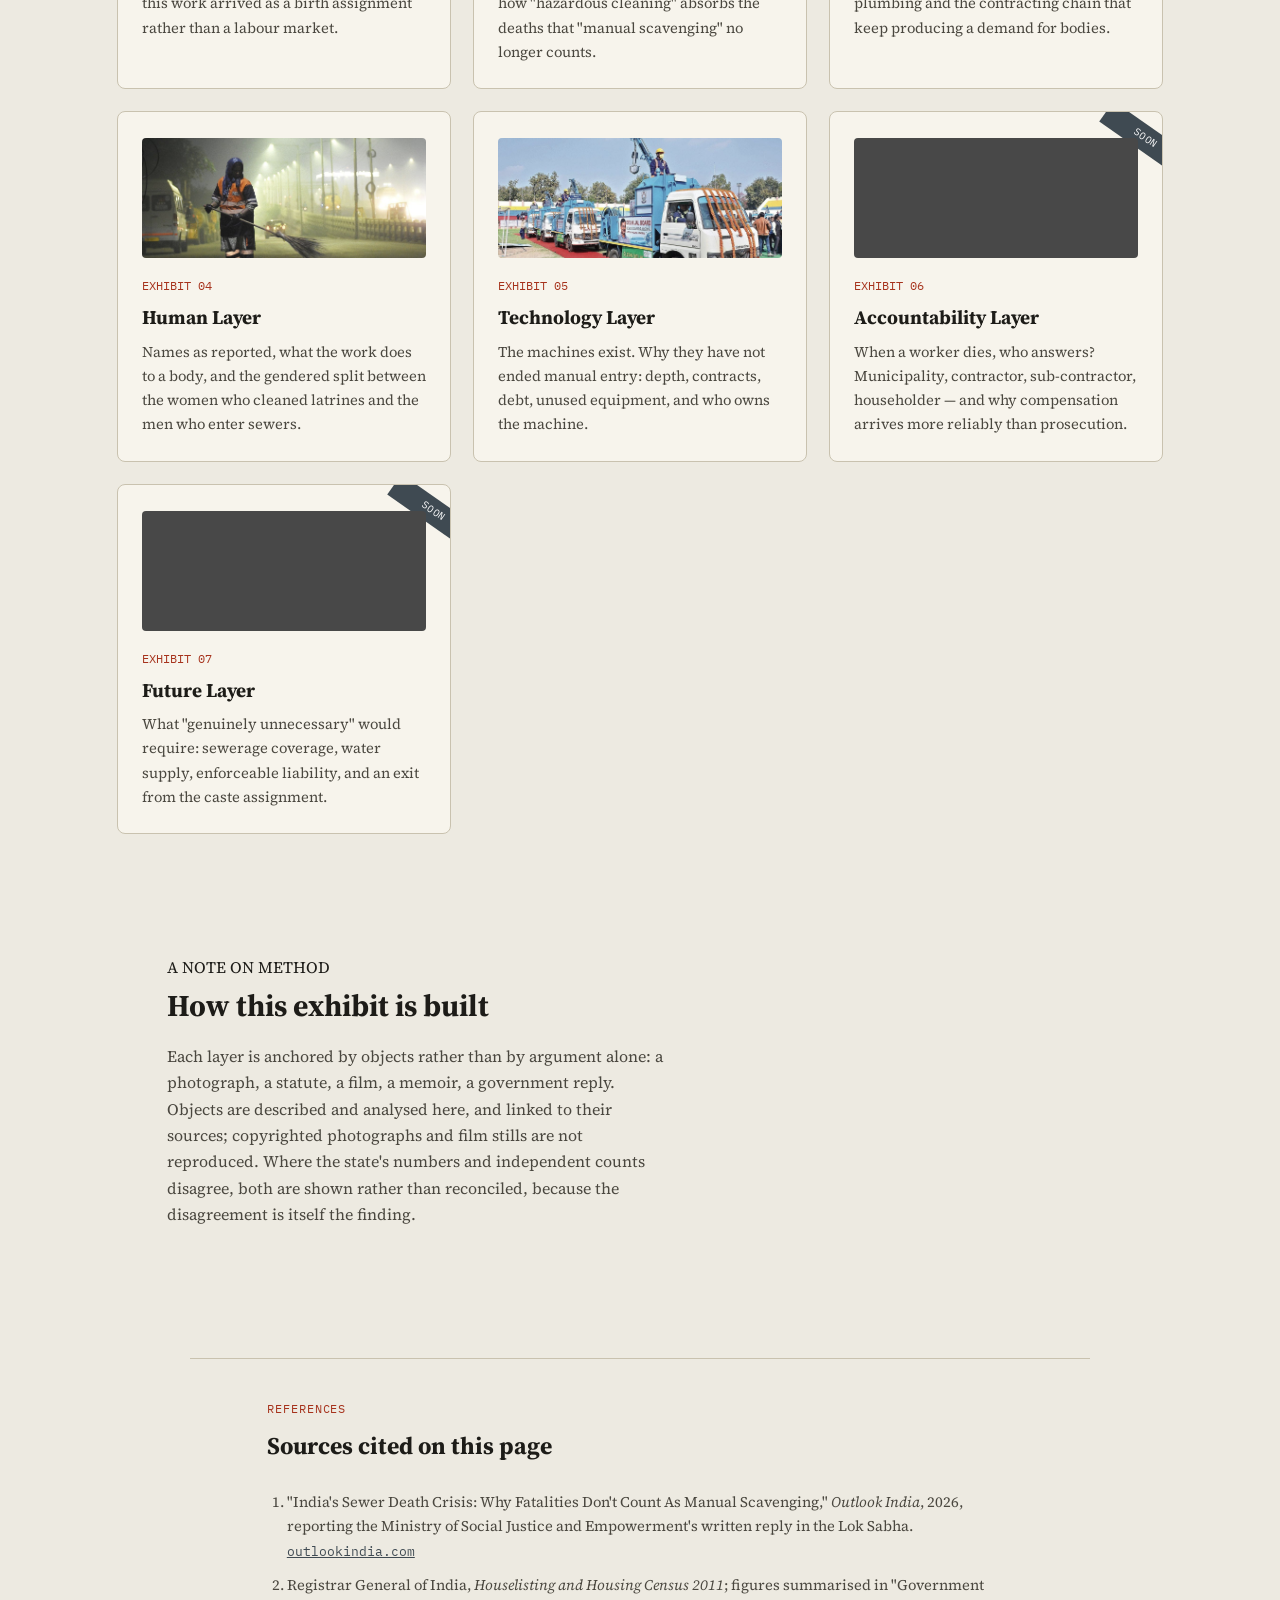
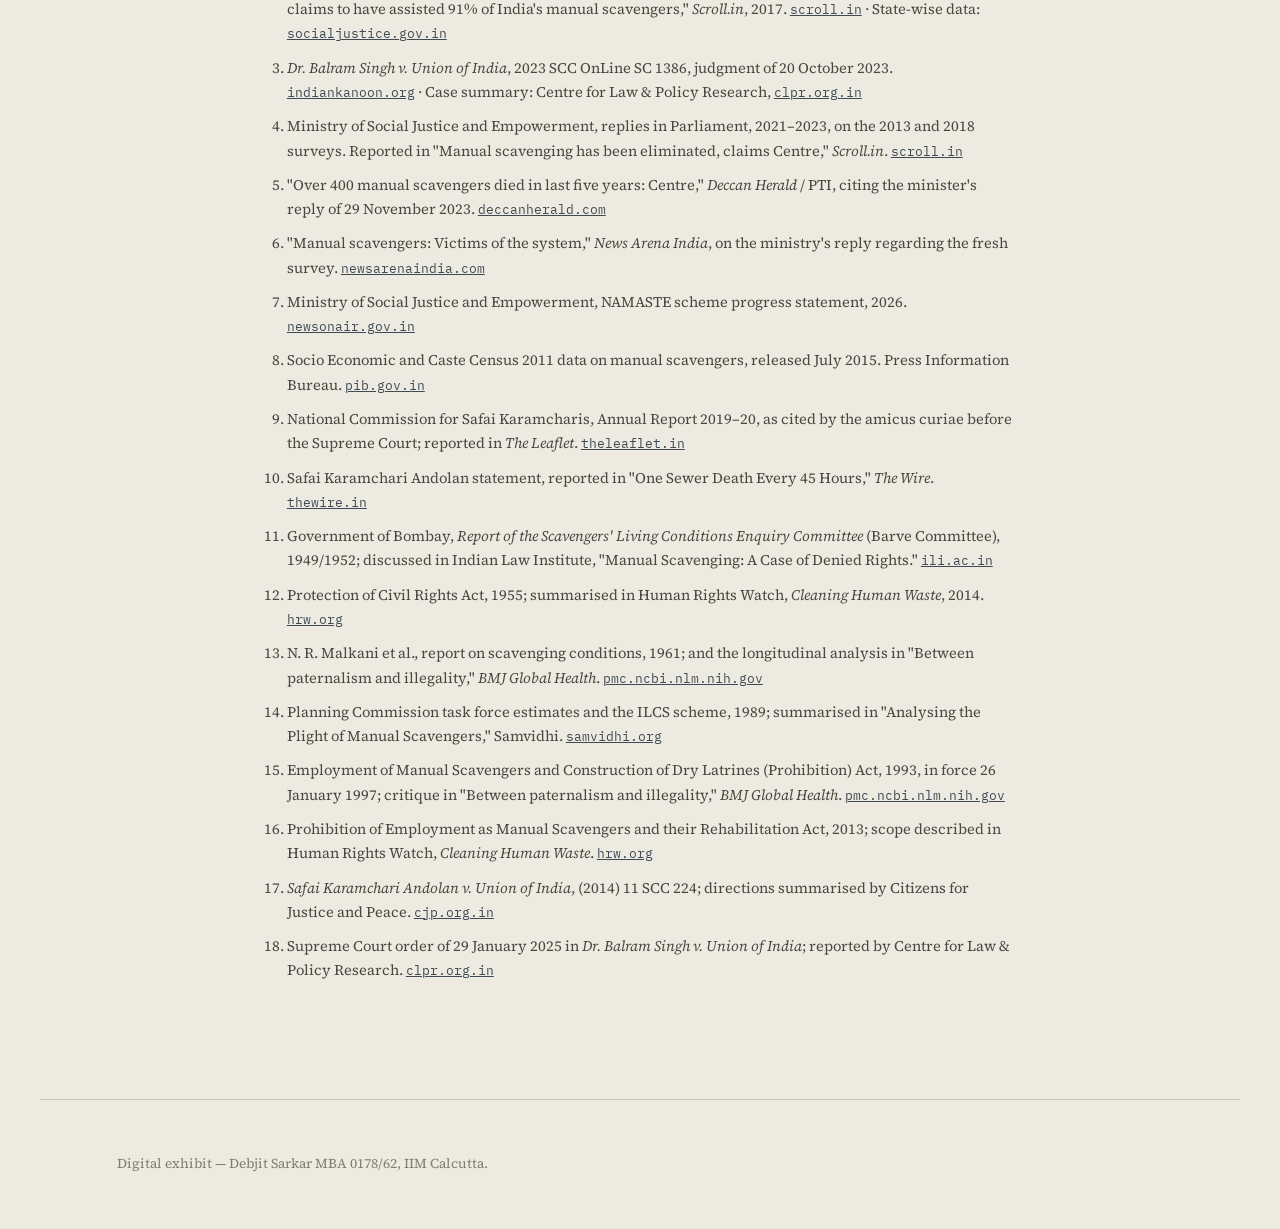
==== commit a55b87fa: "Update technology layer" ====
--- a/index.html
+++ b/index.html
@@ -14,12 +14,11 @@
 <nav class="site-nav">
   <a href="index.html" class="brand"><strong>CASE FILE</strong>Manual Scavenging, India</a>
   <ul class="nav-links">
-    <li><a href="index.html#contradiction">The Contradiction</a></li>
-    <li><a href="index.html#timeline">Timeline</a></li>
-    <li><a href="index.html#exhibits">Exhibits</a></li>
-    <li><a href="historical.html">01 · Historical</a></li>
-    <li><a href="index.html#references">References</a></li>
-  </ul>
+  <li><a href="index.html#contradiction">The Contradiction</a></li>
+  <li><a href="index.html#timeline">Timeline</a></li>
+  <li><a href="index.html#exhibits">Exhibits</a></li>
+  <li><a href="index.html#references">References</a></li>
+</ul>
   <button class="nav-toggle" aria-label="Open menu">☰</button>
 </nav>
 
@@ -65,7 +64,7 @@
   </div>
   <div class="stat">
     <b><span data-count="26"></span>&nbsp;lakh</b>
-    <span>insanitary latrines counted by the Houselisting and Housing Census, 2011 — the physical precondition the 2013 Act was meant to demolish<sup><a href="#ref-2">2</a></sup></span>
+    <span>unsanitary latrines counted by the Houselisting and Housing Census, 2011 — the physical precondition the 2013 Act was meant to demolish<sup><a href="#ref-2">2</a></sup></span>
   </div>
   <div class="stat">
     <b>₹<span data-count="30"></span>&nbsp;lakh</b>
@@ -102,7 +101,7 @@
 
   <div class="keyterm reveal">
     <div class="keyterm-label">WHY BOTH COLUMNS CAN BE TRUE AT ONCE</div>
-    <p>The 2013 Act defines a <em>manual scavenger</em> by where the excreta is: an insanitary latrine, an open drain, a pit, a railway track. Entering a sewer line or a septic tank is regulated separately, as <em>hazardous cleaning</em>. So a worker who suffocates inside a municipal sewer has not, in the statutory sense, died of manual scavenging. The denial is not necessarily a lie. It is a definition doing work. Exhibit 02 takes this apart clause by clause.</p>
+    <p>The 2013 Act defines a <em>manual scavenger</em> by where the excreta is: an unsanitary latrine, an open drain, a pit, a railway track. Entering a sewer line or a septic tank is regulated separately, as <em>hazardous cleaning</em>. So a worker who suffocates inside a municipal sewer has not, in the statutory sense, died of manual scavenging. The denial is not necessarily a lie. It is a definition doing work. Exhibit 02 takes this apart clause by clause.</p>
   </div>
 </section>
 
@@ -135,11 +134,11 @@
     </li>
     <li class="tl-item">
       <div class="tl-year">2013</div>
-      <div class="tl-body"><strong>Second prohibition.</strong> The Prohibition of Employment as Manual Scavengers and their Rehabilitation Act, passed on 6 September and in force from 6 December, widens the ban to all manual handling of excreta, prohibits insanitary latrines outright, regulates sewer and septic-tank entry, and adds a statutory duty to rehabilitate — cash assistance, scholarships, skill training, housing.<sup><a href="#ref-16">16</a></sup></div>
+      <div class="tl-body"><strong>Second prohibition.</strong> The Prohibition of Employment as Manual Scavengers and their Rehabilitation Act, passed on 6 September, assented to on 18 September and in force from 6 December, widens the ban to all manual handling of excreta, prohibits unsanitary latrines outright, regulates sewer and septic-tank entry, and adds a statutory duty to rehabilitate — cash assistance, scholarships, skill training, housing.<sup><a href="#ref-16">16</a></sup></div>
     </li>
     <li class="tl-item">
       <div class="tl-year">2014</div>
-      <div class="tl-body"><strong><em>Safai Karamchari Andolan v. Union of India.</em></strong> The Supreme Court orders that families of everyone who died in sewage work since 1993 be identified and paid ₹10 lakh each. Swachh Bharat Mission launches the same year, directing most of its money at building new toilets rather than converting insanitary ones.<sup><a href="#ref-17">17</a></sup></div>
+      <div class="tl-body"><strong><em>Safai Karamchari Andolan v. Union of India.</em></strong> The Supreme Court orders that families of everyone who died in sewage work since 1993 be identified and paid ₹10 lakh each. Swachh Bharat Mission launches the same year, directing most of its money at building new toilets rather than converting unsanitary ones.<sup><a href="#ref-17">17</a></sup></div>
     </li>
     <li class="tl-item">
       <div class="tl-year">2023</div>
@@ -160,7 +159,7 @@
 <section class="exhibits" id="exhibits">
   <span class="kicker">SEVEN LAYERS OF ONE PROBLEM</span>
   <h2>Explore the exhibits</h2>
-  <p>Exhibit 01 is live. The remaining six layers are listed here so the full shape of the argument is visible from the start — each one takes a different explanation for why the ban has not held, and tests it.</p>
+  <p>Exhibits 01 to 05 are live. The last two layers, Accountability and Future, are listed so the full shape of the argument is visible — each layer takes a different explanation for why the ban has not held, and tests it.</p>
 
   <div class="grid">
 
@@ -171,37 +170,34 @@
       <p>Caste and the sanitation inheritance: why this work arrived as a birth assignment rather than a labour market.</p>
     </a>
 
-    <div class="card locked reveal">
-      <div class="ribbon">SOON</div>
-      <div class="thumb" style="background-color:#3f4a52;"></div>
-      <div class="num">EXHIBIT 02</div>
-      <h3>Legal Layer</h3>
-      <p>Two prohibitions, one definition gap: how "hazardous cleaning" absorbs the deaths that "manual scavenging" no longer counts.</p>
-    </div>
-
-    <div class="card locked reveal">
-      <div class="ribbon">SOON</div>
-      <div class="thumb" style="background-color:#3f4a52;"></div>
-      <div class="num">EXHIBIT 03</div>
-      <h3>System Layer</h3>
-      <p>Toilet to tank to contractor to worker: the plumbing and the sub-contracting chain that keep producing a demand for bodies.</p>
-    </div>
-
-    <div class="card locked reveal">
-      <div class="ribbon">SOON</div>
-      <div class="thumb" style="background-color:#3f4a52;"></div>
-      <div class="num">EXHIBIT 04</div>
-      <h3>Human Layer</h3>
-      <p>Testimony, families, stigma, illness — and the gendered split between the women who cleaned latrines and the men who enter sewers.</p>
-    </div>
-
-    <div class="card locked reveal">
-      <div class="ribbon">SOON</div>
-      <div class="thumb" style="background-color:#3f4a52;"></div>
-      <div class="num">EXHIBIT 05</div>
-      <h3>Technology Layer</h3>
-      <p>Desludging trucks, robotic scavengers, Emergency Response Sanitation Units — machines that exist and are not reaching the work.</p>
-    </div>
+    <a href="legal.html" class="card unlocked reveal">
+  <div class="thumb" style="background-image:url('images/legal-hero.jpg'); background-color:#3f4a52;"></div>
+  <div class="num">EXHIBIT 02</div>
+  <h3>Legal Layer</h3>
+  <p>Two prohibitions, one definition gap: how "hazardous cleaning" absorbs the deaths that "manual scavenging" no longer counts.</p>
+</a>
+
+<a href="system.html" class="card unlocked reveal">
+  <div class="thumb" style="background-image:url('images/system-hero.jpg'); background-color:#4a4a42;"></div>
+  <div class="num">EXHIBIT 03</div>
+  <h3>System Layer</h3>
+  <p>Toilet to tank to contractor to worker: the plumbing and the contracting chain that keep producing a demand for bodies.</p>
+</a>
+
+<a href="human.html" class="card unlocked reveal">
+  <div class="thumb" style="background-image:url('images/human-hero.jpg'); background-color:#5a4f3f;"></div>
+  <div class="num">EXHIBIT 04</div>
+  <h3>Human Layer</h3>
+  <p>Names as reported, what the work does to a body, and the gendered split between the women who cleaned latrines and the men who enter sewers.</p>
+</a>
+
+<a href="technology.html" class="card unlocked reveal">
+  <div class="thumb" style="background-image:url('images/technology-hero.jpg'); background-color:#3f4a52;"></div>
+  <div class="num">EXHIBIT 05</div>
+  <h3>Technology Layer</h3>
+  <p>The machines exist. Why they have not ended manual entry: depth, contracts, debt, unused equipment, and who owns the machine.</p>
+</a>
+
 
     <div class="card locked reveal">
       <div class="ribbon">SOON</div>
--- a/css/style.css
+++ b/css/style.css
@@ -515,3 +515,313 @@
 .video-card a:hover .video-play {
   transform: translate(-50%, -50%) scale(1.08);
 }
+
+/* ============================================================
+   ADD-ON 2 — paste at the END of css/style.css, AFTER the
+   style-additions.css block you pasted earlier.
+   Components for Exhibits 02–05.
+   ============================================================ */
+
+/* ---------- Exhibit rail (sits directly under each page hero) ---------- */
+.exhibit-rail{
+  display:flex; flex-wrap:wrap; gap:6px 24px;
+  padding:14px 6vw;
+  background: var(--paper-raised);
+  border-bottom:1px solid var(--line);
+  font-family: var(--font-mono); font-size:12px;
+}
+.exhibit-rail a{
+  color: var(--ink-soft); text-decoration:none;
+  padding:4px 0; border-bottom:1px solid transparent;
+}
+.exhibit-rail a:hover{ color: var(--hazard); border-color: var(--hazard); }
+.exhibit-rail a[aria-current="page"]{ color: var(--hazard); border-color: var(--hazard); font-weight:600; }
+.exhibit-rail .rail-soon{ color: var(--faded); opacity:.75; padding:4px 0; }
+
+/* ---------- Wide sections (diagrams, tables) between narrow text columns ---------- */
+.wide{ max-width:1000px; margin:0 auto; padding:10px 6vw 56px; }
+.wide h2{ font-size:1.45rem; margin:0 0 10px; }
+.wide > p{ max-width:64ch; color: var(--ink-soft); margin:0 0 16px; }
+.content.tight{ padding-top:24px; padding-bottom:20px; }
+.scroll-x{ overflow-x:auto; }
+
+/* ---------- Headline numbers on exhibit pages ---------- */
+.fact-row{ display:flex; flex-wrap:wrap; gap:30px 52px; margin:26px 0 10px; }
+.fact b{
+  display:block; font-family: var(--font-mono); font-weight:600;
+  font-size:1.9rem; line-height:1.1; color: var(--hazard);
+}
+.fact span{ display:block; max-width:28ch; margin-top:5px; font-size:.85rem; color: var(--faded); }
+
+/* ---------- Content note ---------- */
+.content-note{
+  font-size:.9rem; color: var(--ink-soft);
+  border:1px dashed var(--line); border-radius:4px;
+  padding:12px 16px; margin:0 0 30px;
+}
+
+/* ---------- Definition cards + "show the gap" toggle ---------- */
+.defn{
+  display:grid; grid-template-columns: repeat(auto-fit, minmax(300px,1fr));
+  gap:22px; margin:22px 0 18px;
+}
+.defn-card{
+  background: var(--paper-raised); border:1px solid var(--line);
+  border-radius: var(--radius); padding:22px 24px;
+}
+.defn-card h3{ margin:0 0 2px; font-size:1.1rem; }
+.defn-card .cite{
+  display:block; margin-bottom:12px;
+  font-family: var(--font-mono); font-size:11px; color: var(--faded);
+}
+.defn-card dl{ margin:0; }
+.defn-card dt{ margin-top:12px; font-family: var(--font-mono); font-size:11px; color: var(--steel); }
+.defn-card dd{ margin:2px 0 0; font-size:.95rem; color: var(--ink-soft); }
+.gap-note{
+  display:none; margin-top:16px; padding:12px 14px;
+  border-left:3px solid var(--hazard); background: rgba(166,50,28,0.08);
+  font-size:.92rem; color: var(--ink);
+}
+.show-gap .gap-note{ display:block; }
+
+.toggle-btn{
+  font-family: var(--font-mono); font-size:12.5px;
+  padding:10px 16px; border:1px solid var(--ink); border-radius:4px;
+  background:transparent; color: var(--ink); cursor:pointer;
+  transition: background .2s ease, color .2s ease;
+}
+.toggle-btn:hover, .toggle-btn[aria-pressed="true"]{ background: var(--ink); color: var(--paper); }
+.toggle-btn:focus-visible, summary:focus-visible, .exhibit-rail a:focus-visible{
+  outline:2px solid var(--hazard); outline-offset:3px;
+}
+
+/* ---------- Click-to-open scenarios (native <details>) ---------- */
+.scenarios details{
+  border:1px solid var(--line); border-radius:6px;
+  background: var(--paper-raised); margin-bottom:10px;
+}
+.scenarios summary{ cursor:pointer; list-style:none; padding:14px 18px; font-weight:600; }
+.scenarios summary::-webkit-details-marker{ display:none; }
+.scenarios summary::before{
+  content:'+'; display:inline-block; width:1.5em;
+  font-family: var(--font-mono); color: var(--hazard);
+}
+.scenarios details[open] summary::before{ content:'\2212'; }
+.scenarios .verdict{ padding:0 18px 16px 18px; font-size:.95rem; color: var(--ink-soft); }
+.scenarios .verdict b{
+  display:block; margin-bottom:4px;
+  font-family: var(--font-mono); font-size:12px; color: var(--hazard); font-weight:600;
+}
+
+/* ---------- Tables ---------- */
+.ptable{ width:100%; border-collapse:collapse; font-size:.93rem; margin:18px 0; }
+.ptable th, .ptable td{
+  text-align:left; vertical-align:top; padding:10px 12px;
+  border-bottom:1px solid var(--line);
+}
+.ptable th{
+  font-family: var(--font-mono); font-size:11px; letter-spacing:.06em;
+  font-weight:500; color: var(--faded);
+}
+.ptable td:first-child{ color: var(--ink); }
+
+/* ---------- Horizontal bars ---------- */
+.bars{ margin:22px 0; }
+.bar-row{
+  display:grid; grid-template-columns: minmax(130px,230px) 1fr 74px;
+  gap:14px; align-items:center; margin-bottom:12px; font-size:.92rem;
+}
+.bar-track{ height:16px; border-radius:2px; background: rgba(0,0,0,0.06); overflow:hidden; }
+.bar-fill{
+  display:block; height:100%; width: var(--w);
+  background: var(--steel); transition: width 1s ease;
+}
+.bar-fill.warn{ background: var(--hazard); }
+.bar-fill.pre{ width:0; }
+.bar-val{ font-family: var(--font-mono); font-size:12.5px; text-align:right; }
+.bars-note{ font-size:.85rem; color: var(--faded); margin-top:-4px; }
+@media (max-width:620px){
+  .bar-row{ grid-template-columns:1fr; gap:4px; }
+  .bar-val{ text-align:left; }
+}
+
+/* ---------- Process flow (a real sequence, so it is numbered) ---------- */
+.flow{
+  list-style:none; margin:26px 0; padding:0;
+  display:grid; grid-template-columns: repeat(auto-fit, minmax(170px,1fr));
+  counter-reset: step;
+}
+.flow li{
+  position:relative; margin-left:-1px; padding:20px 18px 18px;
+  background: var(--paper-raised); border:1px solid var(--line);
+}
+.flow li::before{
+  counter-increment: step; content: counter(step);
+  display:block; margin-bottom:8px;
+  font-family: var(--font-mono); font-size:12px; color: var(--hazard);
+}
+.flow li:not(:last-child)::after{
+  content:''; position:absolute; right:-9px; top:50%; z-index:2;
+  width:16px; height:16px; background: var(--paper-raised);
+  border-top:1px solid var(--line); border-right:1px solid var(--line);
+  transform: translateY(-50%) rotate(45deg);
+}
+.flow h3{ margin:0 0 6px; font-size:1rem; }
+.flow p{ margin:0; font-size:.88rem; line-height:1.5; color: var(--ink-soft); }
+.flow .who{ display:block; margin-top:10px; font-family: var(--font-mono); font-size:11px; color: var(--steel); }
+@media (max-width:820px){
+  .flow li{ margin-left:0; margin-top:-1px; }
+  .flow li:not(:last-child)::after{ display:none; }
+}
+
+/* ---------- Reported accounts (paraphrased testimony with a source line) ---------- */
+.account{ margin:26px 0; padding:4px 0 4px 20px; border-left:3px solid var(--steel); }
+.account h3{ margin:0 0 4px; font-size:1.05rem; }
+.account .src-line{ margin:0 0 10px; font-family: var(--font-mono); font-size:11.5px; color: var(--faded); }
+.account p{ margin:0 0 10px; }
+
+/* ---------- Names, as reported ---------- */
+.names{
+  list-style:none; margin:22px 0; padding:0;
+  display:grid; grid-template-columns: repeat(auto-fit, minmax(260px,1fr)); gap:12px;
+}
+.names li{
+  padding:12px 16px; font-size:.93rem;
+  background: var(--paper-raised); border:1px solid var(--line); border-radius:6px;
+}
+.names b{ display:block; font-size:1rem; }
+.names span{ font-family: var(--font-mono); font-size:11.5px; color: var(--faded); }
+
+/* ---------- Verdict chips for the "hypotheses" cards ---------- */
+.verdict-tag{
+  display:inline-block; margin-left:8px; padding:2px 8px; border-radius:3px;
+  font-family: var(--font-mono); font-size:10.5px; font-weight:500; letter-spacing:.04em;
+  background: rgba(63,74,82,0.12); color: var(--steel); vertical-align:middle;
+}
+.verdict-tag.part{ background: rgba(166,50,28,0.12); color: var(--hazard); }
+
+/* ---------- Previous / next exhibit ---------- */
+.next-exhibit{
+  display:flex; justify-content:space-between; flex-wrap:wrap; gap:14px;
+  margin-top:44px; padding-top:22px; border-top:1px solid var(--line);
+}
+.next-exhibit a{
+  text-decoration:none; font-family: var(--font-mono); font-size:13px; color: var(--ink);
+  border:1px solid var(--line); border-radius:4px; padding:10px 16px;
+  transition: border-color .25s ease, color .25s ease;
+}
+.next-exhibit a:hover{ border-color: var(--hazard); color: var(--hazard); }
+
+
+.video-caption {
+  margin: 10px 0 30px;
+  color: var(--ink-soft);
+  font-size: 0.92rem;
+  line-height: 1.7;
+}
+
+.video-caption strong {
+  font-family: var(--font-mono);
+  font-size: 0.72rem;
+  letter-spacing: 0.07em;
+  color: var(--hazard);
+}
+
+.video-caption a {
+  display: inline-block;
+  margin-top: 6px;
+}
+
+.system-visuals {
+  display: grid;
+  grid-template-columns: repeat(2, minmax(0, 1fr));
+  gap: 24px;
+  margin: 28px 0 34px;
+}
+
+.system-visuals .figure {
+  margin: 0;
+  min-width: 0;
+}
+
+.system-visuals .figure img {
+  display: block;
+  width: 100%;
+  aspect-ratio: 4 / 3;
+  object-fit: cover;
+}
+
+@media (max-width: 650px) {
+  .system-visuals {
+    grid-template-columns: 1fr;
+  }
+}
+
+.chain-note {
+  margin: 28px 0;
+  padding: 22px;
+  border: 1px solid var(--line, #777);
+  background: rgba(128, 128, 128, 0.06);
+}
+
+.chain-note-label {
+  margin: 0 0 14px;
+  font-size: 0.72rem;
+  letter-spacing: 0.12em;
+  text-transform: uppercase;
+}
+
+.chain-note > p:last-child {
+  display: flex;
+  align-items: center;
+  flex-wrap: wrap;
+  gap: 10px;
+  margin: 0;
+  line-height: 1.8;
+}
+
+.chain-note span {
+  padding: 5px 9px;
+  border: 1px solid var(--line, #777);
+}
+
+.chain-note b {
+  opacity: 0.65;
+}
+
+@media (max-width: 600px) {
+  .chain-note > p:last-child {
+    align-items: flex-start;
+    flex-direction: column;
+    gap: 6px;
+  }
+
+  .chain-note b {
+    padding-left: 12px;
+  }
+}
+
+.technology-compare {
+  display: grid;
+  grid-template-columns: repeat(2, minmax(0, 1fr));
+  gap: 24px;
+  margin: 30px 0 38px;
+}
+
+.technology-compare .figure {
+  margin: 0;
+  min-width: 0;
+}
+
+.technology-compare img {
+  display: block;
+  width: 100%;
+  aspect-ratio: 4 / 3;
+  object-fit: cover;
+}
+
+@media (max-width: 650px) {
+  .technology-compare {
+    grid-template-columns: 1fr;
+  }
+}
